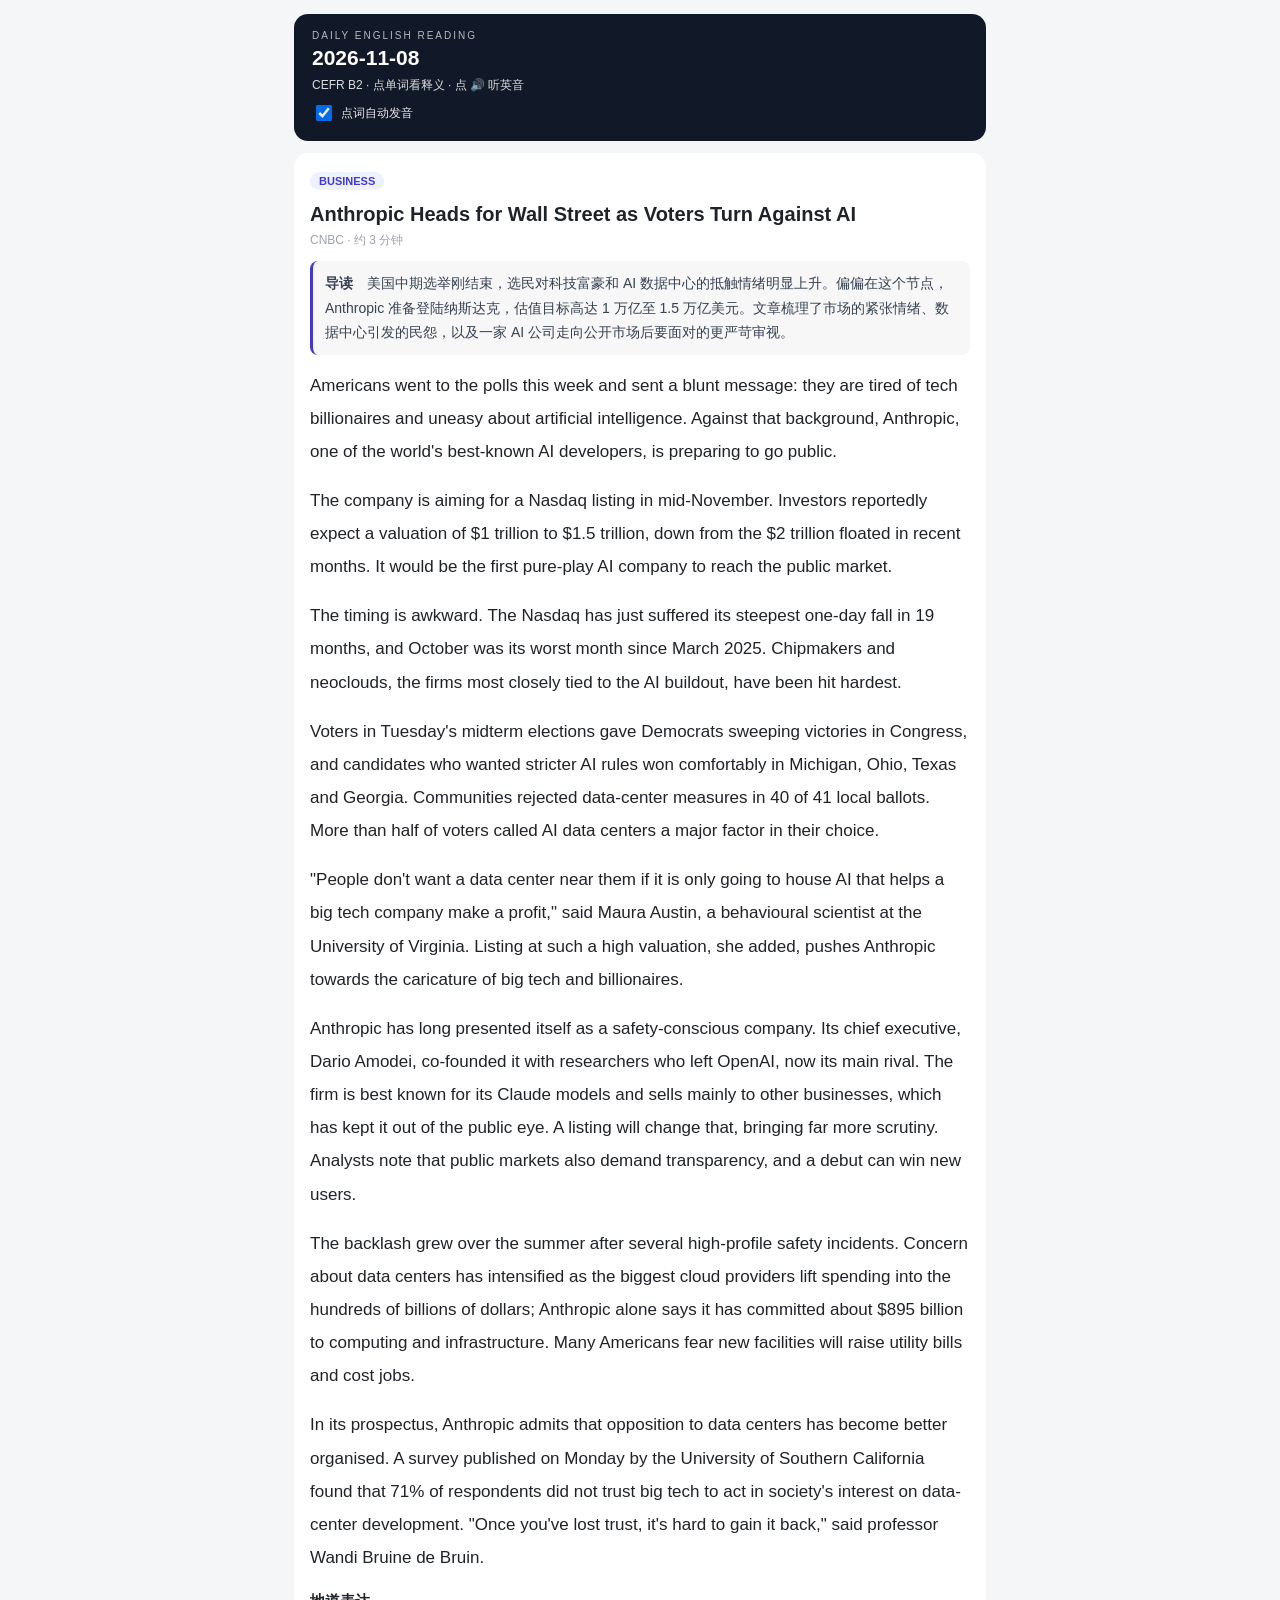
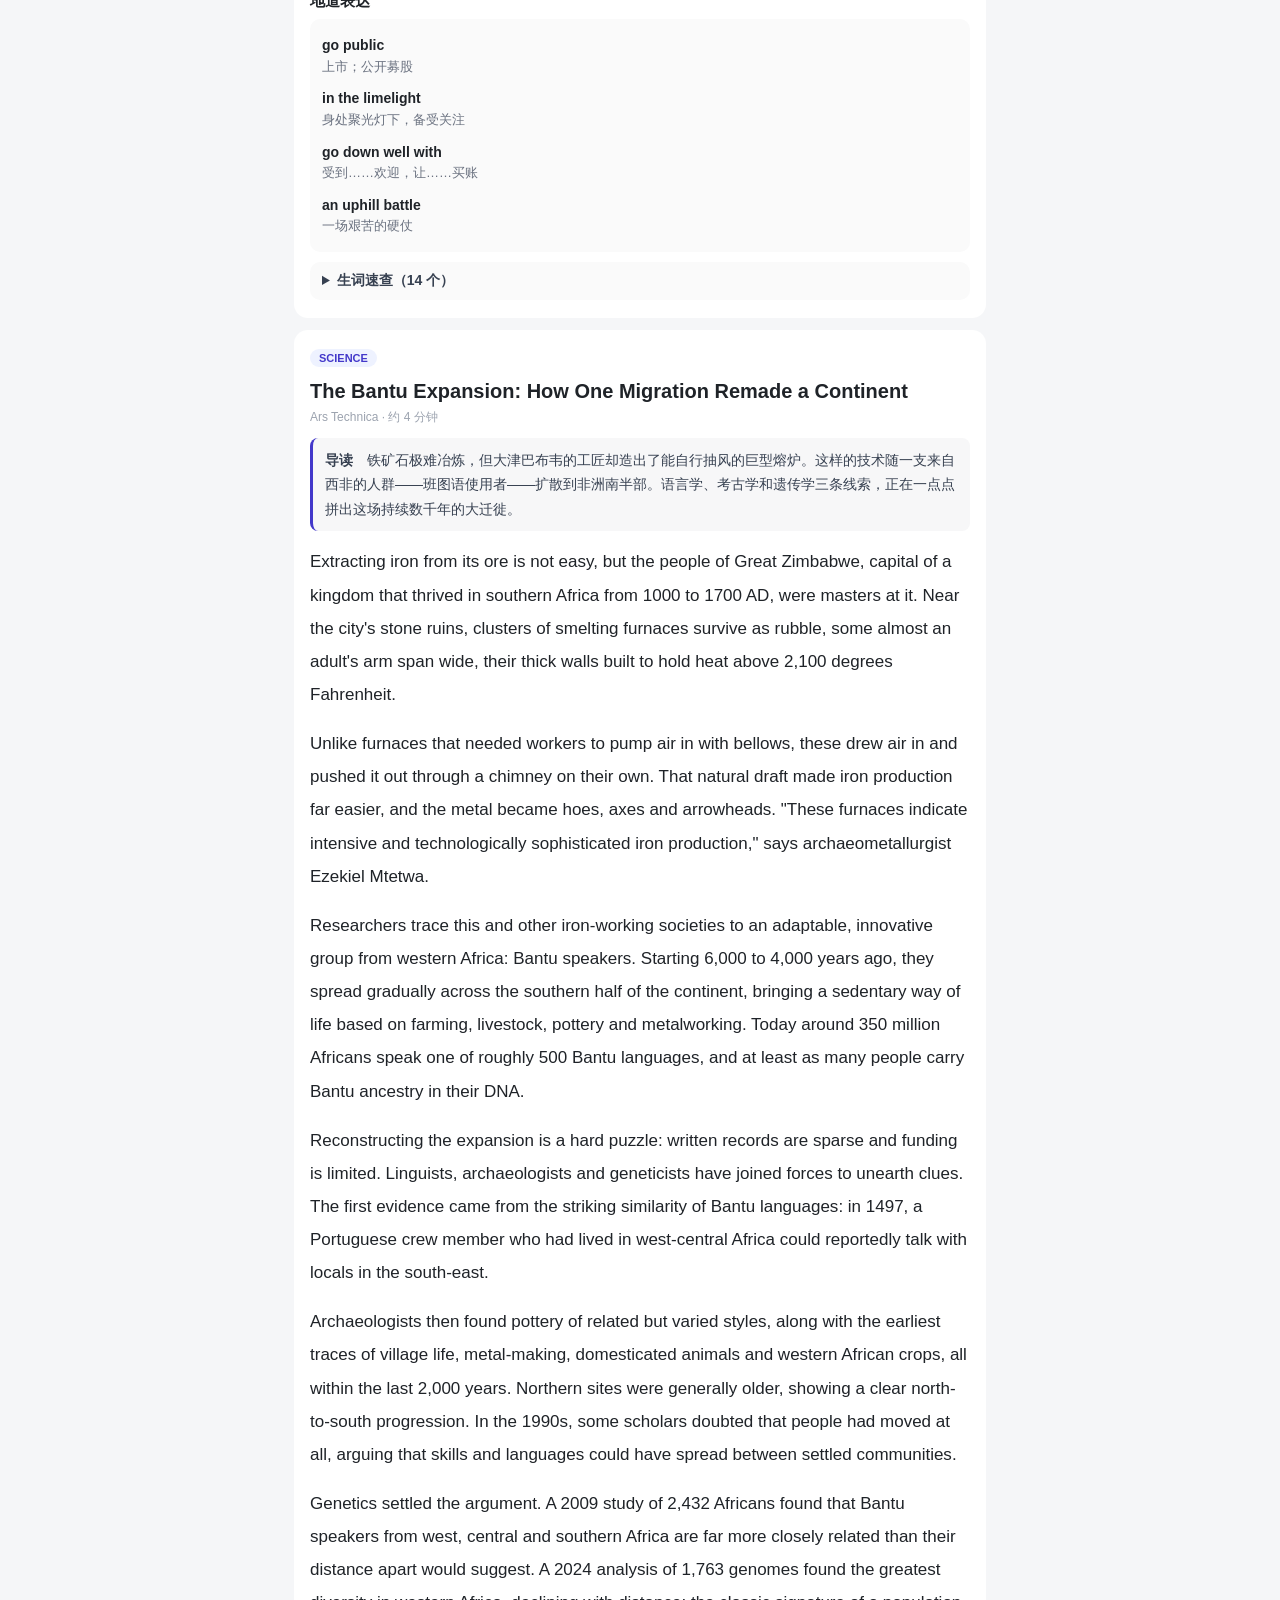
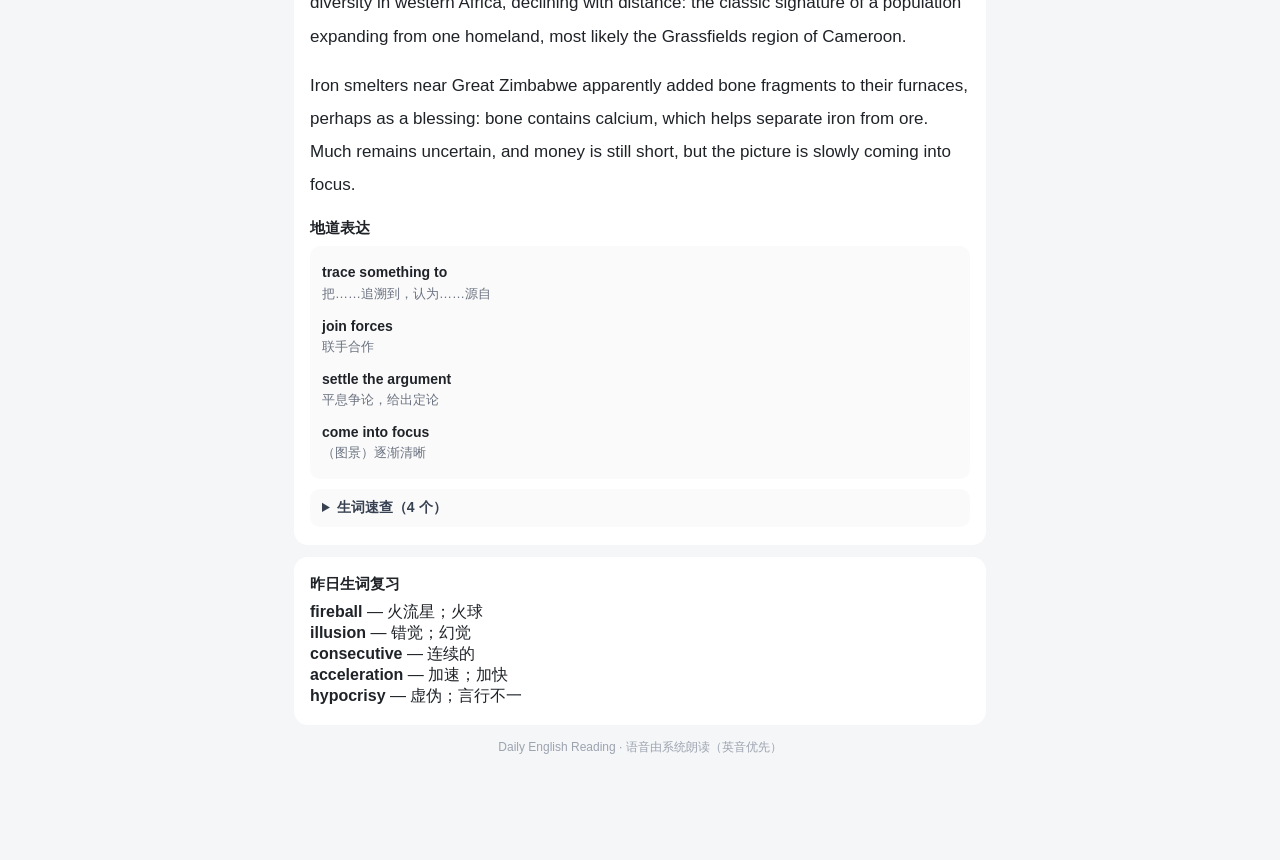
==== index.html @ 712cde1c "Daily English Reading 2026-11-08" ====
<!doctype html><html lang="en"><head><meta charset="utf-8">
<meta name="viewport" content="width=device-width,initial-scale=1,viewport-fit=cover">
<meta name="theme-color" content="#111827">
<title>2026-11-08 · Daily English Reading</title>
<style>
*{box-sizing:border-box}
html,body{margin:0;padding:0}
body{background:#f5f6f8;color:#1f2328;font-family:-apple-system,BlinkMacSystemFont,'PingFang SC','Helvetica Neue',Arial,sans-serif;-webkit-text-size-adjust:100%;padding-bottom:calc(90px + env(safe-area-inset-bottom))}
.wrap{max-width:720px;margin:0 auto;padding:14px 14px 8px}
.hero{background:#111827;color:#fff;border-radius:14px;padding:16px 18px}
.kicker{font-size:10px;letter-spacing:2px;opacity:.7}
.date{font-size:21px;font-weight:700;margin-top:5px}
.tip{font-size:12px;opacity:.85;margin-top:6px;line-height:1.5}
.card{background:#fff;border-radius:14px;padding:18px 16px;margin-top:12px}
.pill{display:inline-block;font-size:11px;font-weight:600;padding:3px 9px;border-radius:999px;background:#eef2ff;color:#4338ca}
h1{font-size:20px;line-height:1.4;margin:10px 0 4px}
.src{font-size:12px;color:#9ca3af;margin-bottom:12px}
.sum{border-left:3px solid #4338ca;background:#f7f7f8;border-radius:8px;padding:10px 12px;font-size:14px;line-height:1.75;color:#374151;margin-bottom:14px}
p{font-size:17px;line-height:1.95;margin:0 0 16px;overflow-wrap:break-word}
.w{cursor:pointer;border-radius:4px;-webkit-tap-highlight-color:transparent;touch-action:manipulation}
.w.on{background:#fff3c4}
h3{font-size:15px;margin:18px 0 8px}
.col{background:#fafafa;border-radius:10px;padding:10px 12px}
.col .it{padding:5px 0;font-size:14px;line-height:1.6}
.col .cn{color:#6b7280;font-size:13px}
details{background:#fafafa;border-radius:10px;padding:10px 12px;margin-top:10px}
summary{cursor:pointer;font-size:14px;font-weight:600;color:#374151}
details .li{font-size:14px;line-height:1.9;padding:2px 0}
details .li b{font-weight:600}
.foot{font-size:12px;color:#9ca3af;text-align:center;padding:14px 0 6px}
#pop{position:fixed;display:none;z-index:99;background:#111827;color:#fff;border-radius:12px;padding:11px 13px;box-shadow:0 10px 30px rgba(0,0,0,.28);max-width:min(280px,calc(100vw - 24px));font-size:14px;line-height:1.55}
#pop.show{display:block}
#pop .pw{font-weight:700;font-size:16px}
#pop .pi{font-family:Georgia,'Times New Roman',serif;color:#c7d2fe;margin-top:2px}
#pop .pp{display:inline-block;font-size:12px;color:#9ca3af;margin-top:2px}
#pop .pc{margin-top:4px;color:#f3f4f6}
#pop .row{margin-top:8px;display:flex;gap:8px}
#pop button{border:0;border-radius:9px;padding:10px 14px;font-size:15px;min-height:42px;background:#374151;color:#fff}
.sw{display:inline-flex;align-items:center;gap:6px;margin-top:8px;font-size:12px;opacity:.9}
.sw input{width:16px;height:16px}
#pop button.say{background:#4f46e5}
</style>
</head><body><div class="wrap">
<div class="hero"><div class="kicker">DAILY ENGLISH READING</div><div class="date">2026-11-08</div><div class="tip">CEFR B2 · 点单词看释义 · 点 🔊 听英音</div><label class="sw"><input type="checkbox" id="auto" checked> 点词自动发音</label></div>
<div class="card">
<div class="pill">BUSINESS</div>
<h1>Anthropic Heads for Wall Street as Voters Turn Against AI</h1>
<div class="src">CNBC · 约 3 分钟</div>
<div class="sum"><b>导读</b>　美国中期选举刚结束，选民对科技富豪和 AI 数据中心的抵触情绪明显上升。偏偏在这个节点，Anthropic 准备登陆纳斯达克，估值目标高达 1 万亿至 1.5 万亿美元。文章梳理了市场的紧张情绪、数据中心引发的民怨，以及一家 AI 公司走向公开市场后要面对的更严苛审视。</div>
<p><span class="w" data-i="ә&#x27;merikәn" data-p="n." data-c="美国人（American">Americans</span> <span class="w" data-i="went" data-p="" data-c="go的过去式">went</span> <span class="w" data-i="tu:" data-p="prep." data-c="到，向">to</span> <span class="w" data-i="ðә" data-p="art." data-c="那">the</span> <span class="w" data-i="pәul" data-p="n." data-c="投票">polls</span> <span class="w" data-i="θis" data-p="pron." data-c="这，本">this</span> <span class="w" data-i="wi:k" data-p="n." data-c="星期，周">week</span> <span class="w" data-i="ænd" data-p="conj." data-c="和，与">and</span> <span class="w" data-i="sent" data-p="" data-c="send的过去式和过去分">sent</span> <span class="w" data-i="ei" data-p="" data-c="第一个字母 A">a</span> <span class="w" data-i="blʌnt" data-p="a." data-c="钝的，坦率的">blunt</span> <span class="w" data-i="&#x27;mesidʒ" data-p="n." data-c="消息，通讯">message</span>: <span class="w" data-i="ðei" data-p="pron." data-c="他们，它们">they</span> <span class="w" data-i="ɑ:" data-p="" data-c="be的现在时复数或第二人">are</span> <span class="w" data-i="taiәd" data-p="a." data-c="疲累的，疲乏的">tired</span> <span class="w" data-i="ɒv" data-p="prep." data-c="的，属于">of</span> <span class="w" data-i="tek" data-p="n." data-c="技术学院或学校">tech</span> <span class="w" data-i="biljəˈnɛəz" data-p="n." data-c="亿万富翁( billio">billionaires</span> <span class="w" data-i="ænd" data-p="conj." data-c="和，与">and</span> <span class="w" data-i=".ʌn&#x27;i:zi" data-p="a." data-c="心神不安的，不自在的">uneasy</span> <span class="w" data-i="ә&#x27;baut" data-p="prep." data-c="在...周围，大约">about</span> <span class="w" data-i=".ɑ:ti&#x27;fiʃәl" data-p="a." data-c="人造的，假的">artificial</span> <span class="w" data-i="in&#x27;telidʒәns" data-p="n." data-c="智力，情报">intelligence</span>. <span class="w" data-i="ә&#x27;geinst" data-p="prep." data-c="反对，对着">Against</span> <span class="w" data-i="ðæt" data-p="a." data-c="那，那个">that</span> <span class="w" data-i="&#x27;bækgraund" data-p="n." data-c="背景，背景资料">background</span>, <span class="w" data-i="æn&#x27;θrɔpik" data-p="a." data-c="人类的，有关人类的">Anthropic</span>, <span class="w" data-i="wʌn" data-p="n." data-c="一(个">one</span> <span class="w" data-i="ɒv" data-p="prep." data-c="的，属于">of</span> <span class="w" data-i="ðә" data-p="art." data-c="那">the</span> <span class="w" data-i="wә:ld" data-p="n." data-c="世界，地球">world&#x27;s</span> <span class="w" data-i="&#x27;bestn&#x27;əʊn" data-p="a." data-c="众所周知的，著名的">best-known</span> <span class="w" data-i="ai" data-p="" data-c="附加信息，人工智能">AI</span> <span class="w" data-i="dɪ&#x27;veləpəz" data-p="n." data-c="开发者( develop">developers</span>, <span class="w" data-i="iz" data-p="" data-c="be的现在式第三人称">is</span> <span class="w" data-i="pri&#x27;peәriŋ" data-p="a." data-c="准备的">preparing</span> <span class="w" data-i="tu:" data-p="prep." data-c="到，向">to</span> <span class="w" data-i="gou" data-p="vi." data-c="去，走">go</span> <span class="w" data-i="&#x27;pʌblik" data-p="n." data-c="公众，民众">public</span>.</p>
<p><span class="w" data-i="ðә" data-p="art." data-c="那">The</span> <span class="w" data-i="&#x27;kʌmpәni" data-p="n." data-c="公司，友伴">company</span> <span class="w" data-i="iz" data-p="" data-c="be的现在式第三人称">is</span> <span class="w" data-i="&#x27;eimiŋ" data-p="" data-c="目标">aiming</span> <span class="w" data-i="fɒ:" data-p="prep." data-c="为，因为">for</span> <span class="w" data-i="ei" data-p="" data-c="第一个字母 A">a</span> <span class="w" data-i="&#x27;næz,dæk" data-p="abbr." data-c="全国证券交易商自动报价系">Nasdaq</span> <span class="w" data-i="&#x27;listiŋ" data-p="" data-c="列表，清单">listing</span> <span class="w" data-i="in" data-p="prep." data-c="在...期间，在...之">in</span> <span class="w" data-i="" data-p="" data-c="十一月中旬">mid-November</span>. <span class="w" data-i="ɪn&#x27;vestəz" data-p="n." data-c="投资者，出资者( inv">Investors</span> <span class="w" data-i="ri&#x27;pɒ:tidli" data-p="adv." data-c="根据传说，根据传闻">reportedly</span> <span class="w" data-i="iks&#x27;pekt" data-p="vt." data-c="预期，盼望">expect</span> <span class="w" data-i="ei" data-p="" data-c="第一个字母 A">a</span> <span class="w" data-i=".vælju&#x27;eiʃәn" data-p="n." data-c="评价，估价">valuation</span> <span class="w" data-i="ɒv" data-p="prep." data-c="的，属于">of</span> $1 <span class="w" data-i="&#x27;triljәn" data-p="n." data-c="大量">trillion</span> <span class="w" data-i="tu:" data-p="prep." data-c="到，向">to</span> $1.5 <span class="w" data-i="&#x27;triljәn" data-p="n." data-c="大量">trillion</span>, <span class="w" data-i="daun" data-p="a." data-c="向下的">down</span> <span class="w" data-i="frɒm" data-p="prep." data-c="从，来自">from</span> <span class="w" data-i="ðә" data-p="art." data-c="那">the</span> $2 <span class="w" data-i="&#x27;triljәn" data-p="n." data-c="大量">trillion</span> <span class="w" data-i="flәut" data-p="a." data-c="浮动的">floated</span> <span class="w" data-i="in" data-p="prep." data-c="在...期间，在...之">in</span> <span class="w" data-i="&#x27;ri:snt" data-p="a." data-c="最近的，近代的">recent</span> <span class="w" data-i="mʌnθ" data-p="" data-c="月份（month的复数">months</span>. <span class="w" data-i="it" data-p="pron." data-c="它">It</span> <span class="w" data-i="wud" data-p="aux." data-c="将，愿意">would</span> <span class="w" data-i="bi:" data-p="v." data-c="是，表示">be</span> <span class="w" data-i="ðә" data-p="art." data-c="那">the</span> <span class="w" data-i="fә:st" data-p="adv." data-c="首先，第一">first</span> pure-play <span class="w" data-i="ai" data-p="" data-c="附加信息，人工智能">AI</span> <span class="w" data-i="&#x27;kʌmpәni" data-p="n." data-c="公司，友伴">company</span> <span class="w" data-i="tu:" data-p="prep." data-c="到，向">to</span> <span class="w" data-i="ri:tʃ" data-p="n." data-c="伸出，延伸">reach</span> <span class="w" data-i="ðә" data-p="art." data-c="那">the</span> <span class="w" data-i="&#x27;pʌblik" data-p="n." data-c="公众，民众">public</span> <span class="w" data-i="&#x27;mɑ:kit" data-p="n." data-c="市场，交易">market</span>.</p>
<p><span class="w" data-i="ðә" data-p="art." data-c="那">The</span> <span class="w" data-i="&#x27;taimiŋ" data-p="n." data-c="时间选择，时间测定">timing</span> <span class="w" data-i="iz" data-p="" data-c="be的现在式第三人称">is</span> <span class="w" data-i="&#x27;ɒ:kwәd" data-p="a." data-c="笨拙的，棘手的">awkward</span>. <span class="w" data-i="ðә" data-p="art." data-c="那">The</span> <span class="w" data-i="&#x27;næz,dæk" data-p="abbr." data-c="全国证券交易商自动报价系">Nasdaq</span> <span class="w" data-i="hæz" data-p="" data-c="have的第三人称单数现">has</span> <span class="w" data-i="dʒʌst" data-p="a." data-c="正直的，合理的">just</span> <span class="w" data-i="&#x27;sʌfəd" data-p="v." data-c="受痛苦( suffer的">suffered</span> <span class="w" data-i="its" data-p="pron." data-c="它的">its</span> <span class="w" data-i="sti:p" data-p="a." data-c="陡峭的">steepest</span> <span class="w" data-i="" data-p="" data-c="将来）有一天">one-day</span> <span class="w" data-i="fɒ:l" data-p="n." data-c="落下，瀑布">fall</span> <span class="w" data-i="in" data-p="prep." data-c="在...期间，在...之">in</span> 19 <span class="w" data-i="mʌnθ" data-p="" data-c="月份（month的复数">months</span>, <span class="w" data-i="ænd" data-p="conj." data-c="和，与">and</span> <span class="w" data-i="ɒk&#x27;tәubә" data-p="n." data-c="十月">October</span> <span class="w" data-i="wɒz" data-p="" data-c="be的过去式">was</span> <span class="w" data-i="its" data-p="pron." data-c="它的">its</span> <span class="w" data-i="wә:st" data-p="n." data-c="最坏，最坏的时候">worst</span> <span class="w" data-i="mʌnθ" data-p="n." data-c="月">month</span> <span class="w" data-i="sins" data-p="prep." data-c="自...以后，自...以">since</span> <span class="w" data-i="mɑ:tʃ" data-p="n." data-c="三月，进行">March</span> 2025. <span class="w" data-i="t&#x27;ʃɪpmeɪkə" data-p="" data-c="chipmaker 的复">Chipmakers</span> <span class="w" data-i="ænd" data-p="conj." data-c="和，与">and</span> neoclouds, <span class="w" data-i="ðә" data-p="art." data-c="那">the</span> <span class="w" data-i="fә:m" data-p="n." data-c="公司，厂商（firm的复">firms</span> <span class="w" data-i="mәust" data-p="n." data-c="最多，最大">most</span> <span class="w" data-i="&#x27;klәusli" data-p="adv." data-c="接近地">closely</span> <span class="w" data-i="taid" data-p="v." data-c="系（tie的过去式和过去">tied</span> <span class="w" data-i="tu:" data-p="prep." data-c="到，向">to</span> <span class="w" data-i="ðә" data-p="art." data-c="那">the</span> <span class="w" data-i="ai" data-p="" data-c="附加信息，人工智能">AI</span> buildout, <span class="w" data-i="hæv" data-p="vt." data-c="有，怀有">have</span> <span class="w" data-i="bi:n" data-p="" data-c="be的过去分词">been</span> <span class="w" data-i="hit" data-p="n." data-c="打击，打">hit</span> <span class="w" data-i="hɑ:d" data-p="a." data-c="极难">hardest</span>.</p>
<p><span class="w" data-i="&#x27;vәutә" data-p="n." data-c="投票者列表">Voters</span> <span class="w" data-i="in" data-p="prep." data-c="在...期间，在...之">in</span> <span class="w" data-i="&#x27;tju:zdi" data-p="n." data-c="星期二">Tuesday&#x27;s</span> <span class="w" data-i="&#x27;midtә:m" data-p="a." data-c="中期的">midterm</span> <span class="w" data-i="i&#x27;lekʃәn" data-p="n." data-c="选举，选举制">elections</span> <span class="w" data-i="geiv" data-p="" data-c="give的过去式">gave</span> <span class="w" data-i="&#x27;demәkræt" data-p="n." data-c="民主主义者">Democrats</span> <span class="w" data-i="&#x27;swi:piŋ" data-p="n." data-c="扫除，垃圾">sweeping</span> <span class="w" data-i="ˈviktəriz" data-p="n." data-c="胜利，成功">victories</span> <span class="w" data-i="in" data-p="prep." data-c="在...期间，在...之">in</span> <span class="w" data-i="&#x27;kɒŋgres" data-p="n." data-c="国会，会议">Congress</span>, <span class="w" data-i="ænd" data-p="conj." data-c="和，与">and</span> <span class="w" data-i="&#x27;kændɪdeɪts" data-p="n." data-c="报考者( candida">candidates</span> <span class="w" data-i="hu:" data-p="pron." data-c="谁">who</span> <span class="w" data-i="&#x27;wɔntid. &#x27;wɔ:n-" data-p="a." data-c="被通缉的">wanted</span> <span class="w" data-i="strikt" data-p="" data-c="严格的（ strict的">stricter</span> <span class="w" data-i="ai" data-p="" data-c="附加信息，人工智能">AI</span> <span class="w" data-i="&#x27;rʌl" data-p="n." data-c="规则">rules</span> <span class="w" data-i="wʌn" data-p="" data-c="win的过去式和过去分词">won</span> <span class="w" data-i="&#x27;kʌmfәtәbli" data-p="adv." data-c="安乐地，舒服地">comfortably</span> <span class="w" data-i="in" data-p="prep." data-c="在...期间，在...之">in</span> <span class="w" data-i="&#x27;miʃigәn" data-p="n." data-c="密歇根州">Michigan</span>, <span class="w" data-i="әu&#x27;haiәu" data-p="n." data-c="俄亥俄">Ohio</span>, <span class="w" data-i="&#x27;teksәs" data-p="n." data-c="德克萨斯">Texas</span> <span class="w" data-i="ænd" data-p="conj." data-c="和，与">and</span> <span class="w" data-i="&#x27;dʒɒ:dʒjә" data-p="n." data-c="乔治亚州">Georgia</span>. <span class="w" data-i="kә&#x27;mju:niti" data-p="n." data-c="社区">Communities</span> <span class="w" data-i="riˈdʒektid" data-p="n." data-c="被弃之物，落选者">rejected</span> data-center <span class="w" data-i="&#x27;meʒә" data-p="n." data-c="措施">measures</span> <span class="w" data-i="in" data-p="prep." data-c="在...期间，在...之">in</span> 40 <span class="w" data-i="ɒv" data-p="prep." data-c="的，属于">of</span> 41 <span class="w" data-i="&#x27;lәukәl" data-p="a." data-c="地方性的，当地的">local</span> <span class="w" data-i="ˈbæləts" data-p="n." data-c="投票表决( ballot">ballots</span>. <span class="w" data-i="mɒ:" data-p="n." data-c="更多">More</span> <span class="w" data-i="ðæn" data-p="conj." data-c="比，除...外">than</span> <span class="w" data-i="hɑ:f" data-p="n." data-c="一半，半场">half</span> <span class="w" data-i="ɒv" data-p="prep." data-c="的，属于">of</span> <span class="w" data-i="&#x27;vәutә" data-p="n." data-c="投票者列表">voters</span> <span class="w" data-i="kɒ:l" data-p="a." data-c="被呼叫的">called</span> <span class="w" data-i="ai" data-p="" data-c="附加信息，人工智能">AI</span> <span class="w" data-i="&#x27;deitә" data-p="pl." data-c="资料，数据">data</span> <span class="w" data-i="&#x27;sentә" data-p="n." data-c="中心，中央（center">centers</span> <span class="w" data-i="ei" data-p="" data-c="第一个字母 A">a</span> <span class="w" data-i="&#x27;meidʒә" data-p="n." data-c="主修课，成年人">major</span> <span class="w" data-i="&#x27;fæktә" data-p="n." data-c="因素，因数">factor</span> <span class="w" data-i="in" data-p="prep." data-c="在...期间，在...之">in</span> <span class="w" data-i="ðєә" data-p="pron." data-c="他们的">their</span> <span class="w" data-i="tʃɒis" data-p="n." data-c="选择，精选品">choice</span>.</p>
<p>&quot;<span class="w" data-i="&#x27;pi:pl" data-p="n." data-c="人，人民">People</span> <span class="w" data-i="dәunt" data-p="" data-c="= do not)不要">don&#x27;t</span> <span class="w" data-i="wɒnt" data-p="n." data-c="需要的东西，缺乏">want</span> <span class="w" data-i="ei" data-p="" data-c="第一个字母 A">a</span> <span class="w" data-i="&#x27;deitә" data-p="pl." data-c="资料，数据">data</span> <span class="w" data-i="&#x27;sentә" data-p="n." data-c="中心，中心点">center</span> <span class="w" data-i="niә" data-p="a." data-c="近的，近亲的">near</span> <span class="w" data-i="ðem" data-p="pron." data-c="他们，她们">them</span> <span class="w" data-i="if" data-p="conj." data-c="如果，是否">if</span> <span class="w" data-i="it" data-p="pron." data-c="它">it</span> <span class="w" data-i="iz" data-p="" data-c="be的现在式第三人称">is</span> <span class="w" data-i="&#x27;әunli" data-p="a." data-c="唯一的，仅有的">only</span> <span class="w" data-i="&#x27;gәuiŋ" data-p="n." data-c="去，离去">going</span> <span class="w" data-i="tu:" data-p="prep." data-c="到，向">to</span> <span class="w" data-i="haus" data-p="n." data-c="房子，住宅">house</span> <span class="w" data-i="ai" data-p="" data-c="附加信息，人工智能">AI</span> <span class="w" data-i="ðæt" data-p="a." data-c="那，那个">that</span> <span class="w" data-i="help" data-p="abbr." data-c="高端激光打印解决方案（H">helps</span> <span class="w" data-i="ei" data-p="" data-c="第一个字母 A">a</span> <span class="w" data-i="big" data-p="a." data-c="大的，重要的">big</span> <span class="w" data-i="tek" data-p="n." data-c="技术学院或学校">tech</span> <span class="w" data-i="&#x27;kʌmpәni" data-p="n." data-c="公司，友伴">company</span> <span class="w" data-i="meik" data-p="vt." data-c="制造，安排">make</span> <span class="w" data-i="ei" data-p="" data-c="第一个字母 A">a</span> <span class="w" data-i="&#x27;prɒfit" data-p="n." data-c="利润，赢利">profit</span>,&quot; <span class="w" data-i="sed" data-p="a." data-c="上述的">said</span> <span class="w" data-i="&#x27;mɔ:rә" data-p="n." data-c="莫拉(Mary的异体)(">Maura</span> <span class="w" data-i="&#x27;ɔ:stin" data-p="n." data-c="奥斯丁（人名">Austin</span>, <span class="w" data-i="ei" data-p="" data-c="第一个字母 A">a</span> <span class="w" data-i="bi&#x27;heivjәrәl" data-p="a." data-c="行为的">behavioural</span> <span class="w" data-i="&#x27;saiәntist" data-p="n." data-c="科学家">scientist</span> <span class="w" data-i="æt" data-p="prep." data-c="在，向">at</span> <span class="w" data-i="ðә" data-p="art." data-c="那">the</span> <span class="w" data-i=".ju:ni&#x27;vә:siti" data-p="n." data-c="大学">University</span> <span class="w" data-i="ɒv" data-p="prep." data-c="的，属于">of</span> <span class="w" data-i="vә&#x27;dʒinjә" data-p="n." data-c="弗吉尼亚">Virginia</span>. <span class="w" data-i="&#x27;listiŋ" data-p="" data-c="列表，清单">Listing</span> <span class="w" data-i="æt" data-p="prep." data-c="在，向">at</span> <span class="w" data-i="sʌtʃ" data-p="a." data-c="如此的，这样的">such</span> <span class="w" data-i="ei" data-p="" data-c="第一个字母 A">a</span> <span class="w" data-i="hai" data-p="n." data-c="高度，高处">high</span> <span class="w" data-i=".vælju&#x27;eiʃәn" data-p="n." data-c="评价，估价">valuation</span>, <span class="w" data-i="ʃi:" data-p="pron." data-c="她">she</span> <span class="w" data-i="&#x27;ædid" data-p="a." data-c="额外的">added</span>, <span class="w" data-i="puʃiz" data-p="v." data-c="推，推动( push的第">pushes</span> <span class="w" data-i="æn&#x27;θrɔpik" data-p="a." data-c="人类的，有关人类的">Anthropic</span> <span class="w" data-i="tә&#x27;wɔ:dz" data-p="prep." data-c="向，对于">towards</span> <span class="w" data-i="ðә" data-p="art." data-c="那">the</span> <span class="w" data-i="&#x27;kærikәtʃә" data-p="n." data-c="讽刺画，漫画">caricature</span> <span class="w" data-i="ɒv" data-p="prep." data-c="的，属于">of</span> <span class="w" data-i="big" data-p="a." data-c="大的，重要的">big</span> <span class="w" data-i="tek" data-p="n." data-c="技术学院或学校">tech</span> <span class="w" data-i="ænd" data-p="conj." data-c="和，与">and</span> <span class="w" data-i="biljəˈnɛəz" data-p="n." data-c="亿万富翁( billio">billionaires</span>.</p>
<p><span class="w" data-i="æn&#x27;θrɔpik" data-p="a." data-c="人类的，有关人类的">Anthropic</span> <span class="w" data-i="hæz" data-p="" data-c="have的第三人称单数现">has</span> <span class="w" data-i="lɒŋ" data-p="a." data-c="长的，长久的">long</span> <span class="w" data-i="ˈprezəntid" data-p="vt." data-c="&amp; vi. （动词pre">presented</span> <span class="w" data-i="it&#x27;self" data-p="pron." data-c="它本身，它自己">itself</span> <span class="w" data-i="æz" data-p="adv." data-c="同样地，例如">as</span> <span class="w" data-i="ei" data-p="" data-c="第一个字母 A">a</span> safety-conscious <span class="w" data-i="&#x27;kʌmpәni" data-p="n." data-c="公司，友伴">company</span>. <span class="w" data-i="its" data-p="pron." data-c="它的">Its</span> <span class="w" data-i="tʃi:f" data-p="n." data-c="领袖，酋长">chief</span> <span class="w" data-i="ig&#x27;zekjutiv" data-p="n." data-c="执行部门，执行委员会">executive</span>, <span class="w" data-i="" data-p="" data-c="达里奥（人名">Dario</span> Amodei, co-founded <span class="w" data-i="it" data-p="pron." data-c="它">it</span> <span class="w" data-i="wið" data-p="prep." data-c="和...在一起，以">with</span> <span class="w" data-i="&#x27;rɪsɜ:tʃəz" data-p="n." data-c="研究员，调查者( res">researchers</span> <span class="w" data-i="hu:" data-p="pron." data-c="谁">who</span> <span class="w" data-i="left" data-p="a." data-c="左边的，左倾的">left</span> OpenAI, <span class="w" data-i="nau" data-p="adv." data-c="现在，刚才">now</span> <span class="w" data-i="its" data-p="pron." data-c="它的">its</span> <span class="w" data-i="mein" data-p="n." data-c="主要部分，干线">main</span> <span class="w" data-i="&#x27;raivl" data-p="n." data-c="对手，竞争者">rival</span>. <span class="w" data-i="ðә" data-p="art." data-c="那">The</span> <span class="w" data-i="fә:m" data-p="n." data-c="公司，商号">firm</span> <span class="w" data-i="iz" data-p="" data-c="be的现在式第三人称">is</span> <span class="w" data-i="best" data-p="a." data-c="最好的">best</span> <span class="w" data-i="nәun" data-p="a." data-c="已知的，有名的">known</span> <span class="w" data-i="fɒ:" data-p="prep." data-c="为，因为">for</span> <span class="w" data-i="its" data-p="pron." data-c="它的">its</span> <span class="w" data-i="klɔ:d" data-p="n." data-c="克劳德（男子名">Claude</span> <span class="w" data-i="&#x27;mɒdlz" data-p="n." data-c="模型( model的名词">models</span> <span class="w" data-i="ænd" data-p="conj." data-c="和，与">and</span> <span class="w" data-i="sel" data-p="v." data-c="卖">sells</span> <span class="w" data-i="&#x27;meinli" data-p="adv." data-c="主要地，大抵">mainly</span> <span class="w" data-i="tu:" data-p="prep." data-c="到，向">to</span> <span class="w" data-i="&#x27;ʌðә" data-p="a." data-c="其他的，另外的">other</span> <span class="w" data-i="&#x27;bɪznəsɪz" data-p="n." data-c="事情( business">businesses</span>, <span class="w" data-i="hwitʃ" data-p="pron." data-c="哪一个，那一个">which</span> <span class="w" data-i="hæz" data-p="" data-c="have的第三人称单数现">has</span> <span class="w" data-i="kept" data-p="" data-c="keep的过去式和过去分">kept</span> <span class="w" data-i="it" data-p="pron." data-c="它">it</span> <span class="w" data-i="aut" data-p="a." data-c="外面的，熄灭的">out</span> <span class="w" data-i="ɒv" data-p="prep." data-c="的，属于">of</span> <span class="w" data-i="ðә" data-p="art." data-c="那">the</span> <span class="w" data-i="&#x27;pʌblik" data-p="n." data-c="公众，民众">public</span> <span class="w" data-i="ai" data-p="n." data-c="眼睛，视力">eye</span>. <span class="w" data-i="ei" data-p="" data-c="第一个字母 A">A</span> <span class="w" data-i="&#x27;listiŋ" data-p="" data-c="列表，清单">listing</span> <span class="w" data-i="wil" data-p="n." data-c="意志，决心">will</span> <span class="w" data-i="tʃeindʒ" data-p="n." data-c="变化，找回的零钱">change</span> <span class="w" data-i="ðæt" data-p="a." data-c="那，那个">that</span>, <span class="w" data-i="briŋɪŋ" data-p="v." data-c="带来( bring的现在">bringing</span> <span class="w" data-i="fɑ:" data-p="a." data-c="远的，久远的">far</span> <span class="w" data-i="mɒ:" data-p="n." data-c="更多">more</span> <span class="w" data-i="&#x27;skru:tini" data-p="n." data-c="细看，仔细检查">scrutiny</span>. <span class="w" data-i="&#x27;ænәlist" data-p="n." data-c="分析家">Analysts</span> <span class="w" data-i="nәut" data-p="n." data-c="笔记，记录">note</span> <span class="w" data-i="ðæt" data-p="a." data-c="那，那个">that</span> <span class="w" data-i="&#x27;pʌblik" data-p="n." data-c="公众，民众">public</span> <span class="w" data-i="&#x27;mɑ:kit" data-p="n." data-c="市场，市场组合（mark">markets</span> <span class="w" data-i="&#x27;ɒ:lsәu" data-p="adv." data-c="也，并且">also</span> <span class="w" data-i="di&#x27;mɑ:nd" data-p="n." data-c="要求，需求">demand</span> <span class="w" data-i="træns&#x27;pærәnsi" data-p="n." data-c="透明，透明度">transparency</span>, <span class="w" data-i="ænd" data-p="conj." data-c="和，与">and</span> <span class="w" data-i="ei" data-p="" data-c="第一个字母 A">a</span> <span class="w" data-i="&#x27;deibju:" data-p="n." data-c="初次登台，开张">debut</span> <span class="w" data-i="kæn" data-p="vt." data-c="装罐">can</span> <span class="w" data-i="win" data-p="vt." data-c="赢得，打胜">win</span> <span class="w" data-i="nju:" data-p="a." data-c="新的，陌生的">new</span> <span class="w" data-i="&#x27;ju:zә" data-p="n." data-c="使用者">users</span>.</p>
<p><span class="w" data-i="ðә" data-p="art." data-c="那">The</span> <span class="w" data-i="&#x27;bæklæʃ" data-p="n." data-c="后冲，强烈反对">backlash</span> <span class="w" data-i="gru:" data-p="" data-c="grow的过去式">grew</span> <span class="w" data-i="&#x27;әuvә" data-p="adv." data-c="结束，越过">over</span> <span class="w" data-i="ðә" data-p="art." data-c="那">the</span> <span class="w" data-i="&#x27;sʌmә" data-p="n." data-c="夏季，全盛时期">summer</span> <span class="w" data-i="&#x27;ɑ:ftә" data-p="prep." data-c="在...之后，由于">after</span> <span class="w" data-i="&#x27;sevәrәl" data-p="a." data-c="几个的，一些的">several</span> <span class="w" data-i="hai&#x27;prəufai" data-p="a." data-c="高姿态的">high-profile</span> <span class="w" data-i="&#x27;seifti" data-p="n." data-c="安全，保险">safety</span> <span class="w" data-i="&#x27;ɪnsɪdənts" data-p="n." data-c="发生的事( incide">incidents</span>. <span class="w" data-i="kәn&#x27;sә:n" data-p="n." data-c="关心，忧虑">Concern</span> <span class="w" data-i="ә&#x27;baut" data-p="prep." data-c="在...周围，大约">about</span> <span class="w" data-i="&#x27;deitә" data-p="pl." data-c="资料，数据">data</span> <span class="w" data-i="&#x27;sentә" data-p="n." data-c="中心，中央（center">centers</span> <span class="w" data-i="hæz" data-p="" data-c="have的第三人称单数现">has</span> <span class="w" data-i="inˈtensifaid" data-p="v." data-c="使）增强，使）加剧( i">intensified</span> <span class="w" data-i="æz" data-p="adv." data-c="同样地，例如">as</span> <span class="w" data-i="ðә" data-p="art." data-c="那">the</span> <span class="w" data-i="biɡ" data-p="a." data-c="最大的（big的最高级">biggest</span> <span class="w" data-i="klaud" data-p="n." data-c="云，阴暗">cloud</span> <span class="w" data-i="prə&#x27;vaɪdəz" data-p="n." data-c="供应者，提供者">providers</span> <span class="w" data-i="lift" data-p="n." data-c="举起，帮助">lift</span> <span class="w" data-i="&#x27;spendiŋ" data-p="n." data-c="经费，开销">spending</span> <span class="w" data-i="&#x27;intu:" data-p="prep." data-c="进入...之内，朝...">into</span> <span class="w" data-i="ðә" data-p="art." data-c="那">the</span> <span class="w" data-i="&#x27;hʌndrәd" data-p="n." data-c="数百">hundreds</span> <span class="w" data-i="ɒv" data-p="prep." data-c="的，属于">of</span> <span class="w" data-i="&#x27;bɪljənz" data-p="n." data-c="十亿（billion的复">billions</span> <span class="w" data-i="ɒv" data-p="prep." data-c="的，属于">of</span> <span class="w" data-i="&#x27;dɒlә" data-p="n." data-c="美元（dollar的复数">dollars</span>; <span class="w" data-i="æn&#x27;θrɔpik" data-p="a." data-c="人类的，有关人类的">Anthropic</span> <span class="w" data-i="ә&#x27;lәun" data-p="a." data-c="孤独的，单独的">alone</span> <span class="w" data-i="sez" data-p="v." data-c="说（第三人称单数">says</span> <span class="w" data-i="it" data-p="pron." data-c="它">it</span> <span class="w" data-i="hæz" data-p="" data-c="have的第三人称单数现">has</span> <span class="w" data-i="kәˊmit" data-p="a." data-c="献身于某种事业的">committed</span> <span class="w" data-i="ә&#x27;baut" data-p="prep." data-c="在...周围，大约">about</span> $895 <span class="w" data-i="&#x27;biljәn" data-p="num." data-c="十亿，十亿个">billion</span> <span class="w" data-i="tu:" data-p="prep." data-c="到，向">to</span> <span class="w" data-i="kәm&#x27;pju:tiŋ" data-p="" data-c="计算">computing</span> <span class="w" data-i="ænd" data-p="conj." data-c="和，与">and</span> <span class="w" data-i="&#x27;infrәstrʌktʃә" data-p="n." data-c="基础结构，基础设施">infrastructure</span>. <span class="w" data-i="&#x27;meni" data-p="n." data-c="多数，多数人">Many</span> <span class="w" data-i="ә&#x27;merikәn" data-p="n." data-c="美国人（American">Americans</span> <span class="w" data-i="fiә" data-p="n." data-c="恐怖，害怕">fear</span> <span class="w" data-i="nju:" data-p="a." data-c="新的，陌生的">new</span> <span class="w" data-i="fә&#x27;siliti" data-p="n." data-c="工具，设施">facilities</span> <span class="w" data-i="wil" data-p="n." data-c="意志，决心">will</span> <span class="w" data-i="reiz" data-p="n." data-c="上升，高地">raise</span> <span class="w" data-i="ju:&#x27;tiliti" data-p="n." data-c="功用，有用之物">utility</span> <span class="w" data-i="bil" data-p="n." data-c="账单">bills</span> <span class="w" data-i="ænd" data-p="conj." data-c="和，与">and</span> <span class="w" data-i="kɒst" data-p="n." data-c="代价，价值">cost</span> <span class="w" data-i="dʒɔbs" data-p="n." data-c="工作（job的复数形式">jobs</span>.</p>
<p><span class="w" data-i="in" data-p="prep." data-c="在...期间，在...之">In</span> <span class="w" data-i="its" data-p="pron." data-c="它的">its</span> <span class="w" data-i="prәs&#x27;pektәs" data-p="n." data-c="创办计划书，内容)说明书">prospectus</span>, <span class="w" data-i="æn&#x27;θrɔpik" data-p="a." data-c="人类的，有关人类的">Anthropic</span> <span class="w" data-i="ədˈmits" data-p="v." data-c="许可进入( admit的">admits</span> <span class="w" data-i="ðæt" data-p="a." data-c="那，那个">that</span> <span class="w" data-i=".ɒpә&#x27;ziʃәn" data-p="n." data-c="反对，敌对">opposition</span> <span class="w" data-i="tu:" data-p="prep." data-c="到，向">to</span> <span class="w" data-i="&#x27;deitә" data-p="pl." data-c="资料，数据">data</span> <span class="w" data-i="&#x27;sentә" data-p="n." data-c="中心，中央（center">centers</span> <span class="w" data-i="hæz" data-p="" data-c="have的第三人称单数现">has</span> <span class="w" data-i="bi&#x27;kʌm" data-p="vi." data-c="变成，变得">become</span> <span class="w" data-i="&#x27;betә" data-p="a." data-c="较好的">better</span> <span class="w" data-i="&#x27;ɒ:gәnaiz" data-p="a." data-c="有组织的，组织起来的">organised</span>. <span class="w" data-i="ei" data-p="" data-c="第一个字母 A">A</span> <span class="w" data-i="sә&#x27;vei" data-p="n." data-c="纵览，视察">survey</span> <span class="w" data-i="&#x27;pʌbliʃ" data-p="a." data-c="已发布的">published</span> <span class="w" data-i="ɒn" data-p="prep." data-c="在...之上">on</span> <span class="w" data-i="&#x27;mʌndi" data-p="n." data-c="星期一">Monday</span> <span class="w" data-i="bai" data-p="prep." data-c="被，经">by</span> <span class="w" data-i="ðә" data-p="art." data-c="那">the</span> <span class="w" data-i=".ju:ni&#x27;vә:siti" data-p="n." data-c="大学">University</span> <span class="w" data-i="ɒv" data-p="prep." data-c="的，属于">of</span> <span class="w" data-i="&#x27;sʌðәn" data-p="n." data-c="南方人，男风">Southern</span> <span class="w" data-i=".kæli&#x27;fɒ:njә" data-p="n." data-c="加利福尼亚">California</span> <span class="w" data-i="faund" data-p="vt." data-c="建立，创立">found</span> <span class="w" data-i="ðæt" data-p="a." data-c="那，那个">that</span> 71% <span class="w" data-i="ɒv" data-p="prep." data-c="的，属于">of</span> <span class="w" data-i="rɪs&#x27;pɒndənts" data-p="n." data-c="&lt;律&gt;（尤指离婚案的）被">respondents</span> <span class="w" data-i="did" data-p="" data-c="do的过去式">did</span> <span class="w" data-i="nɒt" data-p="adv." data-c="不，非">not</span> <span class="w" data-i="trʌst" data-p="n." data-c="信任，信赖">trust</span> <span class="w" data-i="big" data-p="a." data-c="大的，重要的">big</span> <span class="w" data-i="tek" data-p="n." data-c="技术学院或学校">tech</span> <span class="w" data-i="tu:" data-p="prep." data-c="到，向">to</span> <span class="w" data-i="ækt" data-p="n." data-c="行动，行为">act</span> <span class="w" data-i="in" data-p="prep." data-c="在...期间，在...之">in</span> <span class="w" data-i="sә&#x27;saiәti" data-p="n." data-c="社会">society&#x27;s</span> <span class="w" data-i="&#x27;intrist" data-p="n." data-c="兴趣，嗜好">interest</span> <span class="w" data-i="ɒn" data-p="prep." data-c="在...之上">on</span> data-center <span class="w" data-i="di&#x27;velәpmәnt" data-p="n." data-c="发展">development</span>. &quot;<span class="w" data-i="wʌns" data-p="adv." data-c="一次，曾经">Once</span> <span class="w" data-i="ju:v" data-p="abbr." data-c="you have 你（们">you&#x27;ve</span> <span class="w" data-i="lɒst" data-p="a." data-c="失去的，遗失的">lost</span> <span class="w" data-i="trʌst" data-p="n." data-c="信任，信赖">trust</span>, <span class="w" data-i="its" data-p="" data-c="it is的缩写，it ">it&#x27;s</span> <span class="w" data-i="hɑ:d" data-p="a." data-c="坚硬的，硬的">hard</span> <span class="w" data-i="tu:" data-p="prep." data-c="到，向">to</span> <span class="w" data-i="gein" data-p="n." data-c="增益，获得">gain</span> <span class="w" data-i="it" data-p="pron." data-c="它">it</span> <span class="w" data-i="bæk" data-p="a." data-c="后面的">back</span>,&quot; <span class="w" data-i="sed" data-p="a." data-c="上述的">said</span> <span class="w" data-i="prә&#x27;fesә" data-p="n." data-c="教授">professor</span> <span class="w" data-i="" data-p="" data-c="万迪">Wandi</span> Bruine <span class="w" data-i="di:" data-p="" data-c="非对映体过量">de</span> <span class="w" data-i="&#x27;bru:m" data-p="n." data-c="布伦熊(民间故事&lt;&lt;列那">Bruin</span>.</p>
<h3>地道表达</h3><div class="col">
<div class="it"><b>go public</b><div class="cn">上市；公开募股</div></div>
<div class="it"><b>in the limelight</b><div class="cn">身处聚光灯下，备受关注</div></div>
<div class="it"><b>go down well with</b><div class="cn">受到……欢迎，让……买账</div></div>
<div class="it"><b>an uphill battle</b><div class="cn">一场艰苦的硬仗</div></div>
</div>
<details><summary>生词速查（14 个）</summary>
<div class="li"><b>awkward</b> — 尴尬的</div>
<div class="li"><b>blunt</b> — 直白的</div>
<div class="li"><b>comfortably</b> — 轻松地</div>
<div class="li"><b>limelight</b> — 焦点；公众关注</div>
<div class="li"><b>midterm</b> — 中期选举</div>
<div class="li"><b>neoclouds</b> — 新兴云服务商</div>
<div class="li"><b>one-day</b> — 单日的</div>
<div class="li"><b>organised</b> — 有组织的</div>
<div class="li"><b>prospectus</b> — 招股说明书</div>
<div class="li"><b>pure-play</b> — 业务单一的</div>
<div class="li"><b>steepest</b> — 最大的</div>
<div class="li"><b>sweeping</b> — 压倒性的</div>
<div class="li"><b>trillion</b> — 万亿</div>
<div class="li"><b>uneasy</b> — 不安的</div>
</details>
</div>
<div class="card">
<div class="pill">SCIENCE</div>
<h1>The Bantu Expansion: How One Migration Remade a Continent</h1>
<div class="src">Ars Technica · 约 4 分钟</div>
<div class="sum"><b>导读</b>　铁矿石极难冶炼，但大津巴布韦的工匠却造出了能自行抽风的巨型熔炉。这样的技术随一支来自西非的人群——班图语使用者——扩散到非洲南半部。语言学、考古学和遗传学三条线索，正在一点点拼出这场持续数千年的大迁徙。</div>
<p><span class="w" data-i="iks&#x27;træktiŋ" data-p="n." data-c="提取">Extracting</span> <span class="w" data-i="&#x27;aiәn" data-p="n." data-c="铁，熨斗">iron</span> <span class="w" data-i="frɒm" data-p="prep." data-c="从，来自">from</span> <span class="w" data-i="its" data-p="pron." data-c="它的">its</span> <span class="w" data-i="ɒ:" data-p="n." data-c="矿石">ore</span> <span class="w" data-i="iz" data-p="" data-c="be的现在式第三人称">is</span> <span class="w" data-i="nɒt" data-p="adv." data-c="不，非">not</span> <span class="w" data-i="&#x27;i:zi" data-p="a." data-c="容易的，缓缓的">easy</span>, <span class="w" data-i="bʌt" data-p="prep." data-c="除了">but</span> <span class="w" data-i="ðә" data-p="art." data-c="那">the</span> <span class="w" data-i="&#x27;pi:pl" data-p="n." data-c="人，人民">people</span> <span class="w" data-i="ɒv" data-p="prep." data-c="的，属于">of</span> <span class="w" data-i="greit" data-p="a." data-c="大的，非常的">Great</span> <span class="w" data-i="zim&#x27;bɑ:bwei" data-p="n." data-c="津巴布韦">Zimbabwe</span>, <span class="w" data-i="&#x27;kæpitәl" data-p="n." data-c="首都，大写字母">capital</span> <span class="w" data-i="ɒv" data-p="prep." data-c="的，属于">of</span> <span class="w" data-i="ei" data-p="" data-c="第一个字母 A">a</span> <span class="w" data-i="&#x27;kiŋdәm" data-p="n." data-c="王国，领域">kingdom</span> <span class="w" data-i="ðæt" data-p="a." data-c="那，那个">that</span> <span class="w" data-i="θraiv" data-p="" data-c="thrive的过去式和过">thrived</span> <span class="w" data-i="in" data-p="prep." data-c="在...期间，在...之">in</span> <span class="w" data-i="&#x27;sʌðәn" data-p="n." data-c="南方人，男风">southern</span> <span class="w" data-i="&#x27;æfrikә" data-p="n." data-c="非洲">Africa</span> <span class="w" data-i="frɒm" data-p="prep." data-c="从，来自">from</span> 1000 <span class="w" data-i="tu:" data-p="prep." data-c="到，向">to</span> 1700 <span class="w" data-i="æd" data-p="n." data-c="广告">AD</span>, <span class="w" data-i="wә:" data-p="" data-c="be的过去式">were</span> <span class="w" data-i="&#x27;mɑ:stә. &#x27;mæstә" data-p="n." data-c="主人">masters</span> <span class="w" data-i="æt" data-p="prep." data-c="在，向">at</span> <span class="w" data-i="it" data-p="pron." data-c="它">it</span>. <span class="w" data-i="niә" data-p="a." data-c="近的，近亲的">Near</span> <span class="w" data-i="ðә" data-p="art." data-c="那">the</span> <span class="w" data-i="&#x27;siti" data-p="n." data-c="城市，市">city&#x27;s</span> <span class="w" data-i="stәun" data-p="n." data-c="石头，宝石">stone</span> <span class="w" data-i="ruin" data-p="n." data-c="虚墟，遗迹">ruins</span>, <span class="w" data-i="&#x27;klʌstә" data-p="n." data-c="群集">clusters</span> <span class="w" data-i="ɒv" data-p="prep." data-c="的，属于">of</span> <span class="w" data-i="&#x27;smeltiŋ" data-p="" data-c="熔炼">smelting</span> <span class="w" data-i="ˈfə:nisiz" data-p="n." data-c="熔炉，火炉( furna">furnaces</span> <span class="w" data-i="sә&#x27;vaiv" data-p="vt." data-c="比...活得长，生存">survive</span> <span class="w" data-i="æz" data-p="adv." data-c="同样地，例如">as</span> <span class="w" data-i="&#x27;rʌbl" data-p="n." data-c="粗石，碎砖">rubble</span>, <span class="w" data-i="sʌm" data-p="pron." data-c="一些，一部分">some</span> <span class="w" data-i="&#x27;ɒ:lmәust" data-p="adv." data-c="几乎，差不多">almost</span> <span class="w" data-i="æn" data-p="art." data-c="一">an</span> <span class="w" data-i="&#x27;ædʌlt" data-p="n." data-c="成人，成虫">adult&#x27;s</span> <span class="w" data-i="ɑ:m" data-p="n." data-c="手臂，袖子">arm</span> <span class="w" data-i="spæn" data-p="n." data-c="指距，全长">span</span> <span class="w" data-i="waid" data-p="a." data-c="宽的，广阔的">wide</span>, <span class="w" data-i="ðєә" data-p="pron." data-c="他们的">their</span> <span class="w" data-i="θik" data-p="a." data-c="厚的，粗壮的">thick</span> <span class="w" data-i="wɒ:l" data-p="n." data-c="墙壁">walls</span> <span class="w" data-i="bilt" data-p="" data-c="build的过去式和过去">built</span> <span class="w" data-i="tu:" data-p="prep." data-c="到，向">to</span> <span class="w" data-i="hәuld" data-p="n." data-c="把握，把持力">hold</span> <span class="w" data-i="hi:t" data-p="n." data-c="热，热度">heat</span> <span class="w" data-i="ә&#x27;bʌv" data-p="prep." data-c="在上方，超出">above</span> 2,100 <span class="w" data-i="di&#x27;gri:" data-p="n." data-c="角度，学历">degrees</span> <span class="w" data-i="&#x27;færәnhait" data-p="a." data-c="华氏温度计的">Fahrenheit</span>.</p>
<p><span class="w" data-i=".ʌn&#x27;laik" data-p="a." data-c="不像的，不同的">Unlike</span> <span class="w" data-i="ˈfə:nisiz" data-p="n." data-c="熔炉，火炉( furna">furnaces</span> <span class="w" data-i="ðæt" data-p="a." data-c="那，那个">that</span> <span class="w" data-i="ni:d" data-p="a." data-c="需要的">needed</span> <span class="w" data-i="&#x27;wә:kә" data-p="n." data-c="工人，人员">workers</span> <span class="w" data-i="tu:" data-p="prep." data-c="到，向">to</span> <span class="w" data-i="pʌmp" data-p="n." data-c="抽水机，打气筒">pump</span> <span class="w" data-i="єә" data-p="n." data-c="空气，旋律">air</span> <span class="w" data-i="in" data-p="prep." data-c="在...期间，在...之">in</span> <span class="w" data-i="wið" data-p="prep." data-c="和...在一起，以">with</span> <span class="w" data-i="&#x27;belәuz" data-p="n." data-c="风箱">bellows</span>, <span class="w" data-i="ði:z" data-p="pron." data-c="这些">these</span> <span class="w" data-i="dru:" data-p="" data-c="draw的过去式">drew</span> <span class="w" data-i="єә" data-p="n." data-c="空气，旋律">air</span> <span class="w" data-i="in" data-p="prep." data-c="在...期间，在...之">in</span> <span class="w" data-i="ænd" data-p="conj." data-c="和，与">and</span> <span class="w" data-i="puʃ" data-p="a." data-c="拮据的，紧张的">pushed</span> <span class="w" data-i="it" data-p="pron." data-c="它">it</span> <span class="w" data-i="aut" data-p="a." data-c="外面的，熄灭的">out</span> <span class="w" data-i="θru:" data-p="adv." data-c="穿越，从头至尾">through</span> <span class="w" data-i="ei" data-p="" data-c="第一个字母 A">a</span> <span class="w" data-i="&#x27;tʃimni" data-p="n." data-c="烟囱，灯罩">chimney</span> <span class="w" data-i="ɒn" data-p="prep." data-c="在...之上">on</span> <span class="w" data-i="ðєә" data-p="pron." data-c="他们的">their</span> <span class="w" data-i="әun" data-p="n." data-c="自己的">own</span>. <span class="w" data-i="ðæt" data-p="a." data-c="那，那个">That</span> <span class="w" data-i="&#x27;nætʃәrәl" data-p="n." data-c="白痴">natural</span> <span class="w" data-i="dræft. drɑ:ft" data-p="n." data-c="气流，草稿">draft</span> <span class="w" data-i="meid" data-p="a." data-c="人工制成的，成功的">made</span> <span class="w" data-i="&#x27;aiәn" data-p="n." data-c="铁，熨斗">iron</span> <span class="w" data-i="prә&#x27;dʌkʃәn" data-p="n." data-c="制造，生产">production</span> <span class="w" data-i="fɑ:" data-p="a." data-c="远的，久远的">far</span> <span class="w" data-i="&#x27;i:ziә" data-p="a." data-c="更简单">easier</span>, <span class="w" data-i="ænd" data-p="conj." data-c="和，与">and</span> <span class="w" data-i="ðә" data-p="art." data-c="那">the</span> <span class="w" data-i="&#x27;metәl" data-p="n." data-c="金属，金属制品">metal</span> <span class="w" data-i="bi&#x27;keim" data-p="" data-c="become的过去式">became</span> <span class="w" data-i="həuz" data-p="n." data-c="锄头( hoe的名词复数">hoes</span>, <span class="w" data-i="&#x27;æksi:z" data-p="pl." data-c="斧头，轴">axes</span> <span class="w" data-i="ænd" data-p="conj." data-c="和，与">and</span> <span class="w" data-i="ˈærəʊhedz" data-p="n." data-c="箭头( arrowhea">arrowheads</span>. &quot;<span class="w" data-i="ði:z" data-p="pron." data-c="这些">These</span> <span class="w" data-i="ˈfə:nisiz" data-p="n." data-c="熔炉，火炉( furna">furnaces</span> <span class="w" data-i="&#x27;indikeit" data-p="vt." data-c="显示，象征">indicate</span> <span class="w" data-i="in&#x27;tensiv" data-p="a." data-c="加强的，内涵的">intensive</span> <span class="w" data-i="ænd" data-p="conj." data-c="和，与">and</span> <span class="w" data-i="teknә&#x27;lɔdʒikәli" data-p="adv." data-c="技术上地">technologically</span> <span class="w" data-i="sә&#x27;fistikeitid" data-p="a." data-c="复杂的，久经世故的">sophisticated</span> <span class="w" data-i="&#x27;aiәn" data-p="n." data-c="铁，熨斗">iron</span> <span class="w" data-i="prә&#x27;dʌkʃәn" data-p="n." data-c="制造，生产">production</span>,&quot; <span class="w" data-i="sez" data-p="v." data-c="说（第三人称单数">says</span> archaeometallurgist <span class="w" data-i="i&#x27;zi:kjәl" data-p="n." data-c="以西结（希伯来先知，旧约">Ezekiel</span> Mtetwa.</p>
<p><span class="w" data-i="&#x27;rɪsɜ:tʃəz" data-p="n." data-c="研究员，调查者( res">Researchers</span> <span class="w" data-i="treis" data-p="n." data-c="痕迹，踪迹">trace</span> <span class="w" data-i="θis" data-p="pron." data-c="这，本">this</span> <span class="w" data-i="ænd" data-p="conj." data-c="和，与">and</span> <span class="w" data-i="&#x27;ʌðә" data-p="a." data-c="其他的，另外的">other</span> iron-working <span class="w" data-i="səˈsaiətiz" data-p="n." data-c="社会( society的">societies</span> <span class="w" data-i="tu:" data-p="prep." data-c="到，向">to</span> <span class="w" data-i="æn" data-p="art." data-c="一">an</span> <span class="w" data-i="ә&#x27;dæptәbl" data-p="a." data-c="能适应的，适合的">adaptable</span>, <span class="w" data-i="&#x27;inәjveitiv" data-p="a." data-c="革新的，创新的">innovative</span> <span class="w" data-i="gru:p" data-p="n." data-c="团体，组">group</span> <span class="w" data-i="frɒm" data-p="prep." data-c="从，来自">from</span> <span class="w" data-i="&#x27;westәn" data-p="n." data-c="西方人，西部片">western</span> <span class="w" data-i="&#x27;æfrikә" data-p="n." data-c="非洲">Africa</span>: <span class="w" data-i=".bæn&#x27;tu:" data-p="n." data-c="班图人，班图语">Bantu</span> <span class="w" data-i="&#x27;spi:kә" data-p="n." data-c="演说家">speakers</span>. <span class="w" data-i="&#x27;stɑ:tiŋ" data-p="n." data-c="开端，开始">Starting</span> 6,000 <span class="w" data-i="tu:" data-p="prep." data-c="到，向">to</span> 4,000 <span class="w" data-i="jiә" data-p="n." data-c="年代">years</span> <span class="w" data-i="ә&#x27;gәu" data-p="adv." data-c="以前">ago</span>, <span class="w" data-i="ðei" data-p="pron." data-c="他们，它们">they</span> <span class="w" data-i="spred" data-p="n." data-c="传播，散布">spread</span> <span class="w" data-i="&#x27;grædʒuәli" data-p="adv." data-c="逐渐地">gradually</span> <span class="w" data-i="ә&#x27;krɒs" data-p="prep." data-c="越过，穿过">across</span> <span class="w" data-i="ðә" data-p="art." data-c="那">the</span> <span class="w" data-i="&#x27;sʌðәn" data-p="n." data-c="南方人，男风">southern</span> <span class="w" data-i="hɑ:f" data-p="n." data-c="一半，半场">half</span> <span class="w" data-i="ɒv" data-p="prep." data-c="的，属于">of</span> <span class="w" data-i="ðә" data-p="art." data-c="那">the</span> <span class="w" data-i="&#x27;kɒntinәnt" data-p="n." data-c="大陆，洲">continent</span>, <span class="w" data-i="briŋɪŋ" data-p="v." data-c="带来( bring的现在">bringing</span> <span class="w" data-i="ei" data-p="" data-c="第一个字母 A">a</span> <span class="w" data-i="&#x27;sedәntәri" data-p="a." data-c="久坐的，坐惯的">sedentary</span> <span class="w" data-i="wei" data-p="n." data-c="路，路线">way</span> <span class="w" data-i="ɒv" data-p="prep." data-c="的，属于">of</span> <span class="w" data-i="laif" data-p="n." data-c="生活，生命">life</span> <span class="w" data-i="beist" data-p="v." data-c="立基于，以…为基础（ba">based</span> <span class="w" data-i="ɒn" data-p="prep." data-c="在...之上">on</span> <span class="w" data-i="&#x27;fɑ:miŋ" data-p="n." data-c="农业，耕作">farming</span>, <span class="w" data-i="&#x27;laivstɒk" data-p="n." data-c="家畜">livestock</span>, <span class="w" data-i="&#x27;pɒtәri" data-p="n." data-c="陶器，陶器厂">pottery</span> <span class="w" data-i="ænd" data-p="conj." data-c="和，与">and</span> <span class="w" data-i="&#x27;metəl,w\\\\:kiŋ" data-p="n." data-c="金属加工术，金属工">metalworking</span>. <span class="w" data-i="tә&#x27;dei" data-p="n." data-c="今天，当今">Today</span> <span class="w" data-i="ә&#x27;raund" data-p="prep." data-c="包围，在...周围">around</span> 350 <span class="w" data-i="&#x27;miljәn" data-p="n." data-c="百万，无数">million</span> <span class="w" data-i="&#x27;æfrikәn" data-p="n." data-c="非洲人（African的">Africans</span> <span class="w" data-i="spi:k" data-p="vi." data-c="说，说话">speak</span> <span class="w" data-i="wʌn" data-p="n." data-c="一(个">one</span> <span class="w" data-i="ɒv" data-p="prep." data-c="的，属于">of</span> <span class="w" data-i="&#x27;rʌfli" data-p="adv." data-c="概略地，粗糙地">roughly</span> 500 <span class="w" data-i=".bæn&#x27;tu:" data-p="n." data-c="班图人，班图语">Bantu</span> <span class="w" data-i="&#x27;læŋgwidʒ" data-p="n." data-c="语系，语种">languages</span>, <span class="w" data-i="ænd" data-p="conj." data-c="和，与">and</span> <span class="w" data-i="æt" data-p="prep." data-c="在，向">at</span> <span class="w" data-i="li:st" data-p="n." data-c="最少，最小">least</span> <span class="w" data-i="æz" data-p="adv." data-c="同样地，例如">as</span> <span class="w" data-i="&#x27;meni" data-p="n." data-c="多数，多数人">many</span> <span class="w" data-i="&#x27;pi:pl" data-p="n." data-c="人，人民">people</span> <span class="w" data-i="&#x27;kæri" data-p="n." data-c="进位，射程">carry</span> <span class="w" data-i=".bæn&#x27;tu:" data-p="n." data-c="班图人，班图语">Bantu</span> <span class="w" data-i="&#x27;ænsestri" data-p="n." data-c="祖先，世系">ancestry</span> <span class="w" data-i="in" data-p="prep." data-c="在...期间，在...之">in</span> <span class="w" data-i="ðєә" data-p="pron." data-c="他们的">their</span> <span class="w" data-i="" data-p="" data-c="脱氧核糖核酸">DNA</span>.</p>
<p><span class="w" data-i="ˌri:kənˈstrʌktɪŋ" data-p="v." data-c="重建( reconstr">Reconstructing</span> <span class="w" data-i="ðә" data-p="art." data-c="那">the</span> <span class="w" data-i="ik&#x27;spænʃәn" data-p="n." data-c="扩充，开展">expansion</span> <span class="w" data-i="iz" data-p="" data-c="be的现在式第三人称">is</span> <span class="w" data-i="ei" data-p="" data-c="第一个字母 A">a</span> <span class="w" data-i="hɑ:d" data-p="a." data-c="坚硬的，硬的">hard</span> <span class="w" data-i="&#x27;pʌzl" data-p="n." data-c="难题，迷惑">puzzle</span>: <span class="w" data-i="&#x27;ritn" data-p="a." data-c="书面的，写成文字的">written</span> <span class="w" data-i="ri&#x27;kɒ:d" data-p="n." data-c="记录，录音">records</span> <span class="w" data-i="ɑ:" data-p="" data-c="be的现在时复数或第二人">are</span> <span class="w" data-i="&#x27;spɑ:s" data-p="a." data-c="稀疏的，稀稀落落的">sparse</span> <span class="w" data-i="ænd" data-p="conj." data-c="和，与">and</span> <span class="w" data-i="&#x27;fʌndiŋ" data-p="" data-c="债务转期">funding</span> <span class="w" data-i="iz" data-p="" data-c="be的现在式第三人称">is</span> <span class="w" data-i="&#x27;limitid" data-p="a." data-c="有限制的，有限的">limited</span>. <span class="w" data-i="ˈlɪŋgwɪsts" data-p="n." data-c="通晓数国语言的人( li">Linguists</span>, <span class="w" data-i="ˌɑ:kɪˈɔlədʒɪsts" data-p="n." data-c="考古学家( archae">archaeologists</span> <span class="w" data-i="ænd" data-p="conj." data-c="和，与">and</span> <span class="w" data-i="dʒiˈnetisists" data-p="n." data-c="遗传学者( geneti">geneticists</span> <span class="w" data-i="hæv" data-p="vt." data-c="有，怀有">have</span> <span class="w" data-i="dʒɒin" data-p="v." data-c="加入">joined</span> <span class="w" data-i="fɒ:s" data-p="n." data-c="势力">forces</span> <span class="w" data-i="tu:" data-p="prep." data-c="到，向">to</span> <span class="w" data-i=".ʌn&#x27;ә:θ" data-p="vt." data-c="发掘，掘出">unearth</span> <span class="w" data-i="klu:" data-p="n." data-c="线索，蛛丝马迹（clue">clues</span>. <span class="w" data-i="ðә" data-p="art." data-c="那">The</span> <span class="w" data-i="fә:st" data-p="adv." data-c="首先，第一">first</span> <span class="w" data-i="&#x27;evidәns" data-p="n." data-c="根据，证据">evidence</span> <span class="w" data-i="keim" data-p="" data-c="come的过去式">came</span> <span class="w" data-i="frɒm" data-p="prep." data-c="从，来自">from</span> <span class="w" data-i="ðә" data-p="art." data-c="那">the</span> <span class="w" data-i="&#x27;straikiŋ" data-p="a." data-c="醒目的，惊人的">striking</span> <span class="w" data-i=".simi&#x27;læriti" data-p="n." data-c="类似，类似处">similarity</span> <span class="w" data-i="ɒv" data-p="prep." data-c="的，属于">of</span> <span class="w" data-i=".bæn&#x27;tu:" data-p="n." data-c="班图人，班图语">Bantu</span> <span class="w" data-i="&#x27;læŋgwidʒ" data-p="n." data-c="语系，语种">languages</span>: <span class="w" data-i="in" data-p="prep." data-c="在...期间，在...之">in</span> 1497, <span class="w" data-i="ei" data-p="" data-c="第一个字母 A">a</span> <span class="w" data-i=".pɒ:tju&#x27;gi:z" data-p="n." data-c="葡萄牙人，葡萄牙语">Portuguese</span> <span class="w" data-i="kru:" data-p="n." data-c="全体人员，一群人">crew</span> <span class="w" data-i="&#x27;membә" data-p="n." data-c="成员，会员">member</span> <span class="w" data-i="hu:" data-p="pron." data-c="谁">who</span> <span class="w" data-i="hæd" data-p="" data-c="have的过去式和过去分">had</span> <span class="w" data-i="livd. &#x27;laivd" data-p="a." data-c="有生命的">lived</span> <span class="w" data-i="in" data-p="prep." data-c="在...期间，在...之">in</span> <span class="w" data-i="" data-p="" data-c="中西部">west-central</span> <span class="w" data-i="&#x27;æfrikә" data-p="n." data-c="非洲">Africa</span> <span class="w" data-i="kud" data-p="aux." data-c="可以，能">could</span> <span class="w" data-i="ri&#x27;pɒ:tidli" data-p="adv." data-c="根据传说，根据传闻">reportedly</span> <span class="w" data-i="tɒ:k" data-p="n." data-c="谈话，交谈">talk</span> <span class="w" data-i="wið" data-p="prep." data-c="和...在一起，以">with</span> <span class="w" data-i="&#x27;lәukәl" data-p="n." data-c="当地人">locals</span> <span class="w" data-i="in" data-p="prep." data-c="在...期间，在...之">in</span> <span class="w" data-i="ðә" data-p="art." data-c="那">the</span> <span class="w" data-i="sauθ iːst" data-p="adv." data-c="向东南方">south-east</span>.</p>
<p><span class="w" data-i="ˌɑ:kɪˈɔlədʒɪsts" data-p="n." data-c="考古学家( archae">Archaeologists</span> <span class="w" data-i="ðen" data-p="adv." data-c="然后，当时">then</span> <span class="w" data-i="faund" data-p="vt." data-c="建立，创立">found</span> <span class="w" data-i="&#x27;pɒtәri" data-p="n." data-c="陶器，陶器厂">pottery</span> <span class="w" data-i="ɒv" data-p="prep." data-c="的，属于">of</span> <span class="w" data-i="ri&#x27;leitid" data-p="a." data-c="讲述的，叙述的">related</span> <span class="w" data-i="bʌt" data-p="prep." data-c="除了">but</span> <span class="w" data-i="&#x27;vєәrid" data-p="a." data-c="不同的，杂色的">varied</span> <span class="w" data-i="stail" data-p="n." data-c="风格">styles</span>, <span class="w" data-i="ә&#x27;lɒŋ" data-p="adv." data-c="平行地，向前">along</span> <span class="w" data-i="wið" data-p="prep." data-c="和...在一起，以">with</span> <span class="w" data-i="ðә" data-p="art." data-c="那">the</span> <span class="w" data-i="&#x27;iәliist" data-p="a." data-c="早的">earliest</span> <span class="w" data-i="treis" data-p="n." data-c="痕迹">traces</span> <span class="w" data-i="ɒv" data-p="prep." data-c="的，属于">of</span> <span class="w" data-i="&#x27;vilidʒ" data-p="n." data-c="村庄">village</span> <span class="w" data-i="laif" data-p="n." data-c="生活，生命">life</span>, metal-making, <span class="w" data-i="dəʊ&#x27;mestɪkeɪtɪd" data-p="a." data-c="喜欢家庭生活的">domesticated</span> <span class="w" data-i="&#x27;ænimәl" data-p="n." data-c="动物，动物世界">animals</span> <span class="w" data-i="ænd" data-p="conj." data-c="和，与">and</span> <span class="w" data-i="&#x27;westәn" data-p="n." data-c="西方人，西部片">western</span> <span class="w" data-i="&#x27;æfrikәn" data-p="n." data-c="非洲人">African</span> <span class="w" data-i="krɒp" data-p="" data-c="分批出现(疹">crops</span>, <span class="w" data-i="ɒ:l" data-p="a." data-c="所有的，全部的">all</span> <span class="w" data-i="wi&#x27;ðin" data-p="n." data-c="内部，里头">within</span> <span class="w" data-i="ðә" data-p="art." data-c="那">the</span> <span class="w" data-i="lɑ:st" data-p="a." data-c="最后的，末尾的">last</span> 2,000 <span class="w" data-i="jiә" data-p="n." data-c="年代">years</span>. <span class="w" data-i="&#x27;nɒ:ðәn" data-p="n." data-c="北方人">Northern</span> <span class="w" data-i="sit" data-p="n." data-c="遗址，举办地点">sites</span> <span class="w" data-i="wә:" data-p="" data-c="be的过去式">were</span> <span class="w" data-i="&#x27;dʒenәrәli" data-p="adv." data-c="通常，逐渐地">generally</span> <span class="w" data-i="&#x27;әuldә" data-p="a." data-c="年长的">older</span>, <span class="w" data-i="&#x27;ʃәuiŋ" data-p="n." data-c="显示，陈列">showing</span> <span class="w" data-i="ei" data-p="" data-c="第一个字母 A">a</span> <span class="w" data-i="kliә" data-p="a." data-c="清楚的，明确的">clear</span> north-to-south <span class="w" data-i="prә&#x27;greʃәn" data-p="n." data-c="前进，连续">progression</span>. <span class="w" data-i="in" data-p="prep." data-c="在...期间，在...之">In</span> <span class="w" data-i="ðә" data-p="art." data-c="那">the</span> 1990<span class="w" data-i="es" data-p="" data-c="标量，服务员">s</span>, <span class="w" data-i="sʌm" data-p="pron." data-c="一些，一部分">some</span> <span class="w" data-i="s&#x27;kɒləz" data-p="n." data-c="奖学金获得者( scho">scholars</span> <span class="w" data-i="dautid" data-p="v." data-c="怀疑，疑惑( doubt">doubted</span> <span class="w" data-i="ðæt" data-p="a." data-c="那，那个">that</span> <span class="w" data-i="&#x27;pi:pl" data-p="n." data-c="人，人民">people</span> <span class="w" data-i="hæd" data-p="" data-c="have的过去式和过去分">had</span> <span class="w" data-i="mu:v" data-p="v." data-c="移动，移动到">moved</span> <span class="w" data-i="æt" data-p="prep." data-c="在，向">at</span> <span class="w" data-i="ɒ:l" data-p="a." data-c="所有的，全部的">all</span>, <span class="w" data-i="&#x27;ɑ:gju" data-p="v." data-c="争辩">arguing</span> <span class="w" data-i="ðæt" data-p="a." data-c="那，那个">that</span> <span class="w" data-i="&#x27;skil" data-p="n." data-c="技术">skills</span> <span class="w" data-i="ænd" data-p="conj." data-c="和，与">and</span> <span class="w" data-i="&#x27;læŋgwidʒ" data-p="n." data-c="语系，语种">languages</span> <span class="w" data-i="kud" data-p="aux." data-c="可以，能">could</span> <span class="w" data-i="hæv" data-p="vt." data-c="有，怀有">have</span> <span class="w" data-i="spred" data-p="n." data-c="传播，散布">spread</span> <span class="w" data-i="bi&#x27;twi:n" data-p="prep." data-c="在...之间">between</span> <span class="w" data-i="&#x27;setld" data-p="a." data-c="固定的，决定的">settled</span> <span class="w" data-i="kә&#x27;mju:niti" data-p="n." data-c="社区">communities</span>.</p>
<p><span class="w" data-i="dʒi&#x27;netiks" data-p="n." data-c="遗传学">Genetics</span> <span class="w" data-i="&#x27;setld" data-p="a." data-c="固定的，决定的">settled</span> <span class="w" data-i="ðә" data-p="art." data-c="那">the</span> <span class="w" data-i="&#x27;ɑ:gjumәnt" data-p="n." data-c="争论，论证">argument</span>. <span class="w" data-i="ei" data-p="" data-c="第一个字母 A">A</span> 2009 <span class="w" data-i="&#x27;stʌdi" data-p="n." data-c="学习，研究">study</span> <span class="w" data-i="ɒv" data-p="prep." data-c="的，属于">of</span> 2,432 <span class="w" data-i="&#x27;æfrikәn" data-p="n." data-c="非洲人（African的">Africans</span> <span class="w" data-i="faund" data-p="vt." data-c="建立，创立">found</span> <span class="w" data-i="ðæt" data-p="a." data-c="那，那个">that</span> <span class="w" data-i=".bæn&#x27;tu:" data-p="n." data-c="班图人，班图语">Bantu</span> <span class="w" data-i="&#x27;spi:kә" data-p="n." data-c="演说家">speakers</span> <span class="w" data-i="frɒm" data-p="prep." data-c="从，来自">from</span> <span class="w" data-i="west" data-p="n." data-c="西方，西部">west</span>, <span class="w" data-i="&#x27;sentrәl" data-p="a." data-c="中央的，重要的">central</span> <span class="w" data-i="ænd" data-p="conj." data-c="和，与">and</span> <span class="w" data-i="&#x27;sʌðәn" data-p="n." data-c="南方人，男风">southern</span> <span class="w" data-i="&#x27;æfrikә" data-p="n." data-c="非洲">Africa</span> <span class="w" data-i="ɑ:" data-p="" data-c="be的现在时复数或第二人">are</span> <span class="w" data-i="fɑ:" data-p="a." data-c="远的，久远的">far</span> <span class="w" data-i="mɒ:" data-p="n." data-c="更多">more</span> <span class="w" data-i="&#x27;klәusli" data-p="adv." data-c="接近地">closely</span> <span class="w" data-i="ri&#x27;leitid" data-p="a." data-c="讲述的，叙述的">related</span> <span class="w" data-i="ðæn" data-p="conj." data-c="比，除...外">than</span> <span class="w" data-i="ðєә" data-p="pron." data-c="他们的">their</span> <span class="w" data-i="&#x27;distәns" data-p="n." data-c="距离，远方">distance</span> <span class="w" data-i="ә&#x27;pɑ:t" data-p="adv." data-c="成零碎，成距离">apart</span> <span class="w" data-i="wud" data-p="aux." data-c="将，愿意">would</span> <span class="w" data-i="sәg&#x27;dʒest" data-p="vt." data-c="提议，建议">suggest</span>. <span class="w" data-i="ei" data-p="" data-c="第一个字母 A">A</span> 2024 <span class="w" data-i="ә&#x27;nælәsis" data-p="n." data-c="分析">analysis</span> <span class="w" data-i="ɒv" data-p="prep." data-c="的，属于">of</span> 1,763 <span class="w" data-i="d&#x27;ʒənəmz" data-p="n." data-c="基因组，染色体组( ge">genomes</span> <span class="w" data-i="faund" data-p="vt." data-c="建立，创立">found</span> <span class="w" data-i="ðә" data-p="art." data-c="那">the</span> <span class="w" data-i="&#x27;^reitist" data-p="" data-c="最大的">greatest</span> <span class="w" data-i="dai&#x27;vә:siti" data-p="n." data-c="差异，多样性">diversity</span> <span class="w" data-i="in" data-p="prep." data-c="在...期间，在...之">in</span> <span class="w" data-i="&#x27;westәn" data-p="n." data-c="西方人，西部片">western</span> <span class="w" data-i="&#x27;æfrikә" data-p="n." data-c="非洲">Africa</span>, <span class="w" data-i="di&#x27;klainiŋ" data-p="a." data-c="倾斜的，衰退中的">declining</span> <span class="w" data-i="wið" data-p="prep." data-c="和...在一起，以">with</span> <span class="w" data-i="&#x27;distәns" data-p="n." data-c="距离，远方">distance</span>: <span class="w" data-i="ðә" data-p="art." data-c="那">the</span> <span class="w" data-i="&#x27;klæsik" data-p="n." data-c="古典作品，杰作">classic</span> <span class="w" data-i="&#x27;signәtʃә" data-p="n." data-c="签字，识别标志">signature</span> <span class="w" data-i="ɒv" data-p="prep." data-c="的，属于">of</span> <span class="w" data-i="ei" data-p="" data-c="第一个字母 A">a</span> <span class="w" data-i=".pɒpju&#x27;leiʃәn" data-p="n." data-c="人口，人口数">population</span> <span class="w" data-i="iks&#x27;pændiŋ" data-p="" data-c="扩张工作">expanding</span> <span class="w" data-i="frɒm" data-p="prep." data-c="从，来自">from</span> <span class="w" data-i="wʌn" data-p="n." data-c="一(个">one</span> <span class="w" data-i="&#x27;hәumlænd" data-p="n." data-c="本国，故国">homeland</span>, <span class="w" data-i="mәust" data-p="n." data-c="最多，最大">most</span> <span class="w" data-i="&#x27;laikli" data-p="a." data-c="有可能的，合适的">likely</span> <span class="w" data-i="ðә" data-p="art." data-c="那">the</span> Grassfields <span class="w" data-i="&#x27;ri:dʒәn" data-p="n." data-c="区域，地带">region</span> <span class="w" data-i="ɒv" data-p="prep." data-c="的，属于">of</span> <span class="w" data-i="&#x27;kæmәru:n" data-p="n." data-c="喀麦隆">Cameroon</span>.</p>
<p><span class="w" data-i="&#x27;aiәn" data-p="n." data-c="铁，熨斗">Iron</span> <span class="w" data-i="ˈsmeltəz" data-p="n." data-c="熔炉，熔炼工( smel">smelters</span> <span class="w" data-i="niә" data-p="a." data-c="近的，近亲的">near</span> <span class="w" data-i="greit" data-p="a." data-c="大的，非常的">Great</span> <span class="w" data-i="zim&#x27;bɑ:bwei" data-p="n." data-c="津巴布韦">Zimbabwe</span> <span class="w" data-i="ә&#x27;pærәntli" data-p="adv." data-c="表面上，清楚地">apparently</span> <span class="w" data-i="&#x27;ædid" data-p="a." data-c="额外的">added</span> <span class="w" data-i="bәun" data-p="n." data-c="骨头，骨">bone</span> <span class="w" data-i="ˈfræɡmənts" data-p="n." data-c="碎片( fragment">fragments</span> <span class="w" data-i="tu:" data-p="prep." data-c="到，向">to</span> <span class="w" data-i="ðєә" data-p="pron." data-c="他们的">their</span> <span class="w" data-i="ˈfə:nisiz" data-p="n." data-c="熔炉，火炉( furna">furnaces</span>, <span class="w" data-i="pә&#x27;hæps" data-p="adv." data-c="也许，大概">perhaps</span> <span class="w" data-i="æz" data-p="adv." data-c="同样地，例如">as</span> <span class="w" data-i="ei" data-p="" data-c="第一个字母 A">a</span> <span class="w" data-i="&#x27;blesiŋ" data-p="n." data-c="祝福">blessing</span>: <span class="w" data-i="bәun" data-p="n." data-c="骨头，骨">bone</span> <span class="w" data-i="kәn&#x27;tein" data-p="v." data-c="包含">contains</span> <span class="w" data-i="&#x27;kælsiәm" data-p="n." data-c="钙">calcium</span>, <span class="w" data-i="hwitʃ" data-p="pron." data-c="哪一个，那一个">which</span> <span class="w" data-i="help" data-p="abbr." data-c="高端激光打印解决方案（H">helps</span> <span class="w" data-i="&#x27;sepәreit" data-p="n." data-c="独立件，抽印本">separate</span> <span class="w" data-i="&#x27;aiәn" data-p="n." data-c="铁，熨斗">iron</span> <span class="w" data-i="frɒm" data-p="prep." data-c="从，来自">from</span> <span class="w" data-i="ɒ:" data-p="n." data-c="矿石">ore</span>. <span class="w" data-i="mʌtʃ" data-p="n." data-c="大量，许多">Much</span> <span class="w" data-i="ri&#x27;meins" data-p="n." data-c="剩余物，废墟">remains</span> <span class="w" data-i=".ʌn&#x27;sә:tn" data-p="a." data-c="不确定的，无常的">uncertain</span>, <span class="w" data-i="ænd" data-p="conj." data-c="和，与">and</span> <span class="w" data-i="&#x27;mʌni" data-p="n." data-c="金钱，一笔款">money</span> <span class="w" data-i="iz" data-p="" data-c="be的现在式第三人称">is</span> <span class="w" data-i="stil" data-p="n." data-c="蒸馏室，寂静">still</span> <span class="w" data-i="ʃɒ:t" data-p="a." data-c="短的，近的">short</span>, <span class="w" data-i="bʌt" data-p="prep." data-c="除了">but</span> <span class="w" data-i="ðә" data-p="art." data-c="那">the</span> <span class="w" data-i="&#x27;piktʃә" data-p="n." data-c="图画，照片">picture</span> <span class="w" data-i="iz" data-p="" data-c="be的现在式第三人称">is</span> <span class="w" data-i="&#x27;slәuli" data-p="adv." data-c="慢慢地，迟缓地">slowly</span> <span class="w" data-i="&#x27;kʌmiŋ" data-p="n." data-c="来临">coming</span> <span class="w" data-i="&#x27;intu:" data-p="prep." data-c="进入...之内，朝...">into</span> <span class="w" data-i="&#x27;fәukәs" data-p="n." data-c="焦点，焦距">focus</span>.</p>
<h3>地道表达</h3><div class="col">
<div class="it"><b>trace something to</b><div class="cn">把……追溯到，认为……源自</div></div>
<div class="it"><b>join forces</b><div class="cn">联手合作</div></div>
<div class="it"><b>settle the argument</b><div class="cn">平息争论，给出定论</div></div>
<div class="it"><b>come into focus</b><div class="cn">（图景）逐渐清晰</div></div>
</div>
<details><summary>生词速查（4 个）</summary>
<div class="li"><b>archaeometallurgist</b> — 考古冶金学家</div>
<div class="li"><b>genomes</b> — 基因组</div>
<div class="li"><b>sedentary</b> — 定居的</div>
<div class="li"><b>smelting</b> — 冶炼</div>
</details>
</div>
<div class="card"><h3 style="margin-top:0">昨日生词复习</h3>
<div class="li"><b>fireball</b> — 火流星；火球</div>
<div class="li"><b>illusion</b> — 错觉；幻觉</div>
<div class="li"><b>consecutive</b> — 连续的</div>
<div class="li"><b>acceleration</b> — 加速；加快</div>
<div class="li"><b>hypocrisy</b> — 虚伪；言行不一</div>
</div>
<div class="foot">Daily English Reading · 语音由系统朗读（英音优先）</div>
</div>
<div id="pop"><div class="pw"></div><div class="pi"></div><span class="pp"></span><div class="pc"></div>
<div class="row"><button class="say" id="say">🔊 英音</button><button id="close">收起</button></div></div>
<script>
(function(){
  var pop=document.getElementById('pop');
  var pw=pop.querySelector('.pw'), pi=pop.querySelector('.pi'), pp=pop.querySelector('.pp'), pc=pop.querySelector('.pc');
  var say=document.getElementById('say'), closeBtn=document.getElementById('close');
  var active=null, cur='', voice=null;

  function pickVoice(){
    try{
      var vs=window.speechSynthesis?speechSynthesis.getVoices():[];
      if(!vs||!vs.length) return;
      var gb=vs.filter(function(v){return (v.lang||'').toLowerCase().indexOf('en-gb')===0;});
      voice=gb[0]||vs.filter(function(v){return (v.lang||'').toLowerCase().indexOf('en')===0;})[0]||null;
    }catch(e){}
  }
  if(window.speechSynthesis){
    pickVoice();
    speechSynthesis.onvoiceschanged=pickVoice;
  }

  function speakNow(){
    if(!window.speechSynthesis || !cur){ return; }
    try{
      speechSynthesis.cancel();
      var u=new SpeechSynthesisUtterance(cur);
      u.lang='en-GB'; u.rate=0.88; u.pitch=1;
      if(voice){ u.voice=voice; }
      speechSynthesis.speak(u);
    }catch(err){}
  }

  function hide(){
    pop.classList.remove('show');
    if(active){active.classList.remove('on');}
    active=null;
    try{ if(window.speechSynthesis){ speechSynthesis.cancel(); } }catch(e){}
  }

  function place(el){
    var r=el.getBoundingClientRect();
    var vw=window.innerWidth, vh=window.innerHeight;
    pop.classList.add('show');
    var w=pop.offsetWidth, h=pop.offsetHeight;
    var left=Math.min(Math.max(8, r.left), vw-w-8);
    var top=r.bottom+8;
    if(top+h>vh-8){ top=Math.max(8, r.top-h-8); }
    pop.style.left=left+'px';
    pop.style.top=top+'px';
  }

  document.addEventListener('click', function(e){
    var w=e.target.closest ? e.target.closest('.w') : null;
    if(w){
      e.preventDefault();
      if(active===w){ hide(); return; }
      hide();
      active=w;
      w.classList.add('on');
      cur=(w.textContent||'').trim();
      pw.textContent=cur;
      var i=w.getAttribute('data-i')||'', p=w.getAttribute('data-p')||'', c=w.getAttribute('data-c')||'';
      var line=(i?('/'+i+'/'):'')+(p?('  '+p):'');
      pi.textContent=line; pi.style.display=line?'block':'none';
      pp.textContent=''; pp.style.display='none';
      pc.textContent=c;
      place(w);
      var au=document.getElementById('auto');
      if(au && au.checked){ speakNow(); }
      return;
    }
    if(pop.contains(e.target)) return;
    hide();
  });

  say.addEventListener('click', function(e){
    e.stopPropagation();
    speakNow();
  });

  var autoBox=document.getElementById('auto');
  if(autoBox){
    try{ var v=localStorage.getItem('autoSpeak'); if(v==='0'){ autoBox.checked=false; } }catch(e){}
    autoBox.addEventListener('change', function(){
      try{ localStorage.setItem('autoSpeak', autoBox.checked?'1':'0'); }catch(e){}
    });
  }

  closeBtn.addEventListener('click', function(e){ e.stopPropagation(); hide(); });
  window.addEventListener('scroll', function(){ if(pop.classList.contains('show') && active){ place(active); } }, {passive:true});
})();
</script>
</body></html>
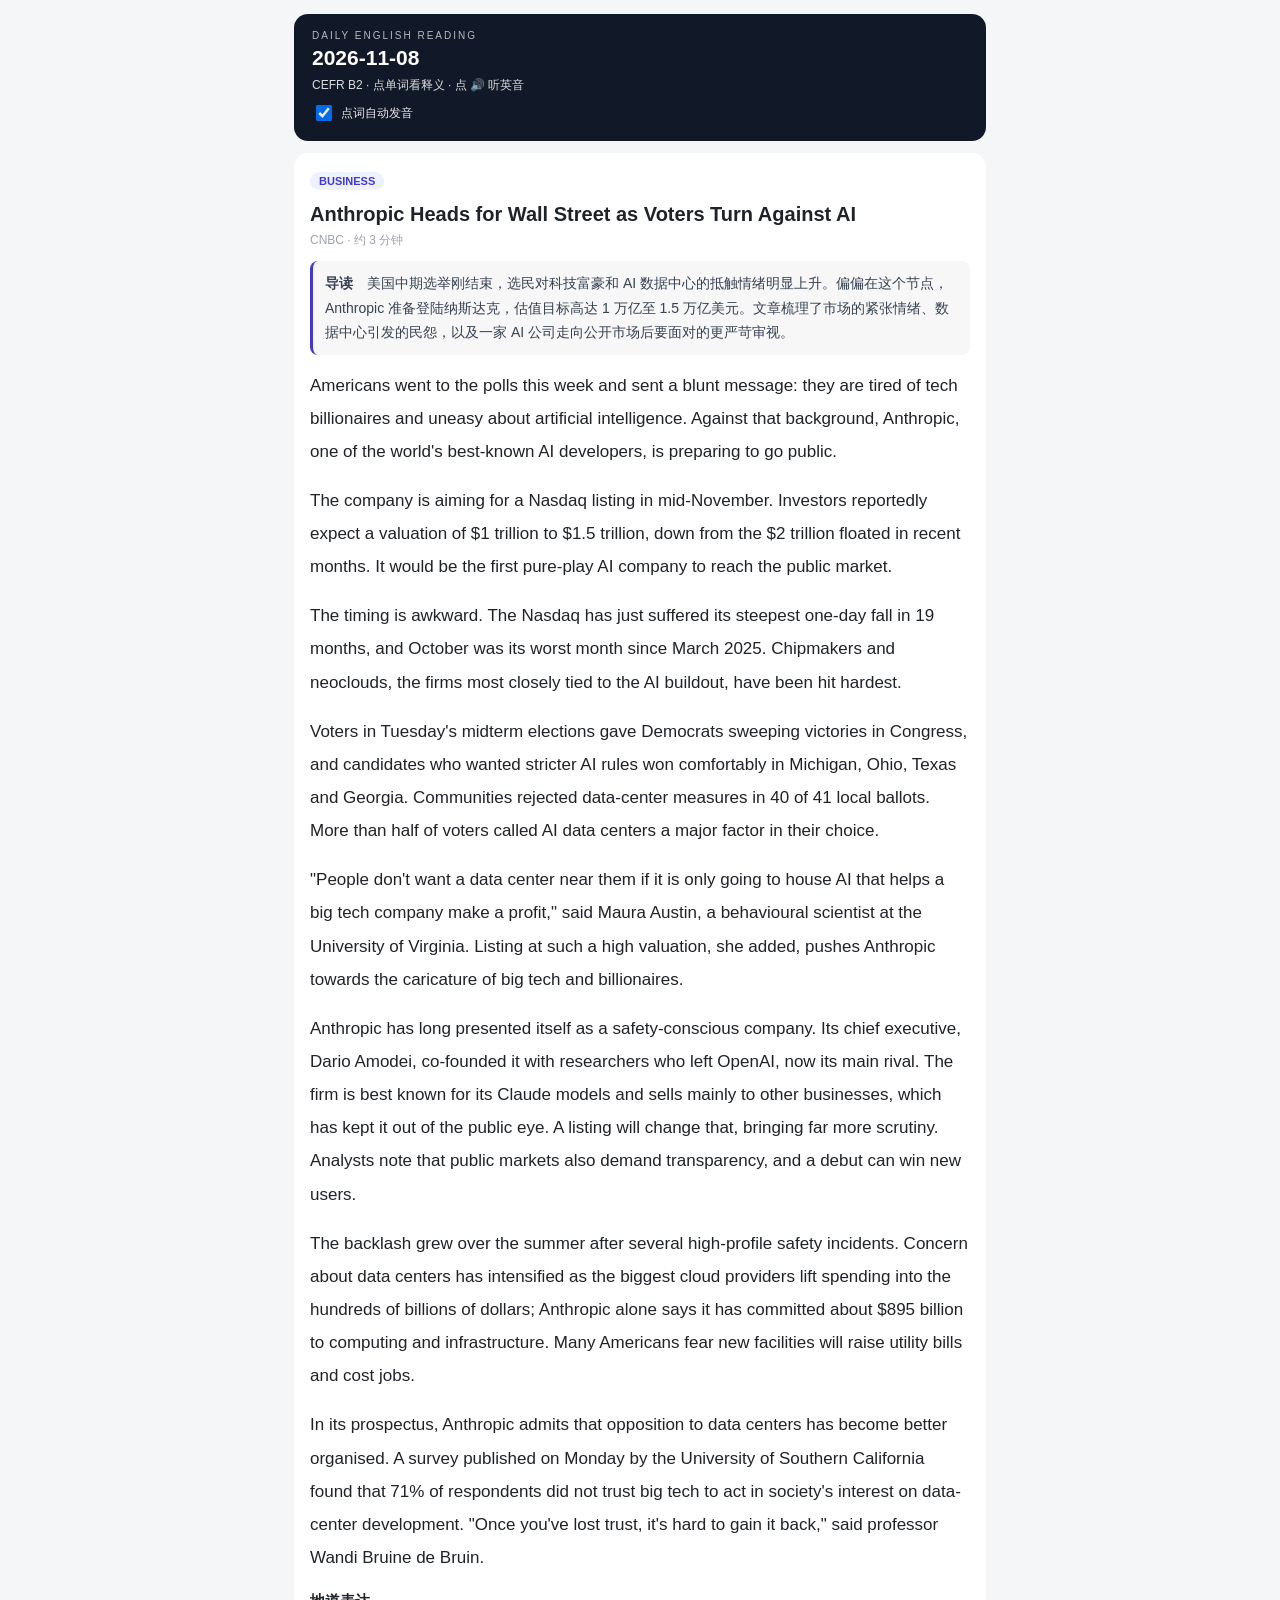
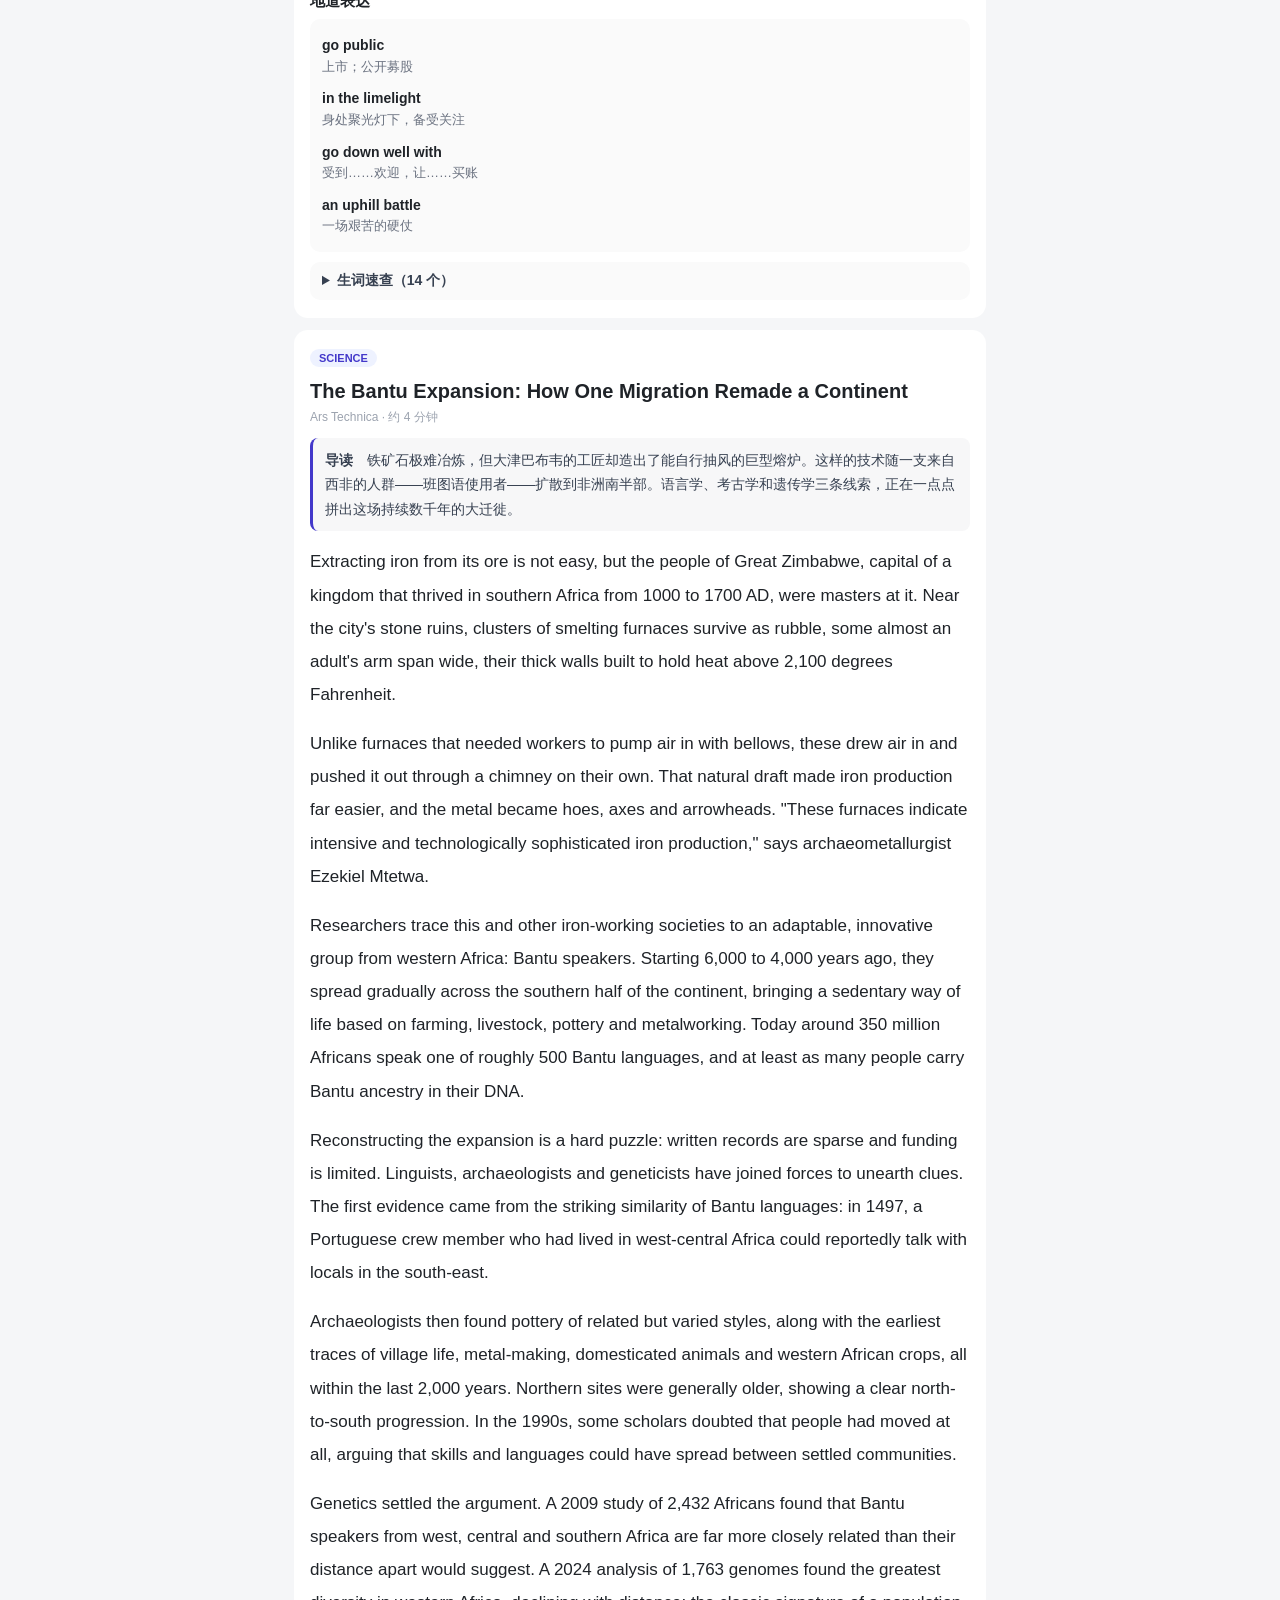
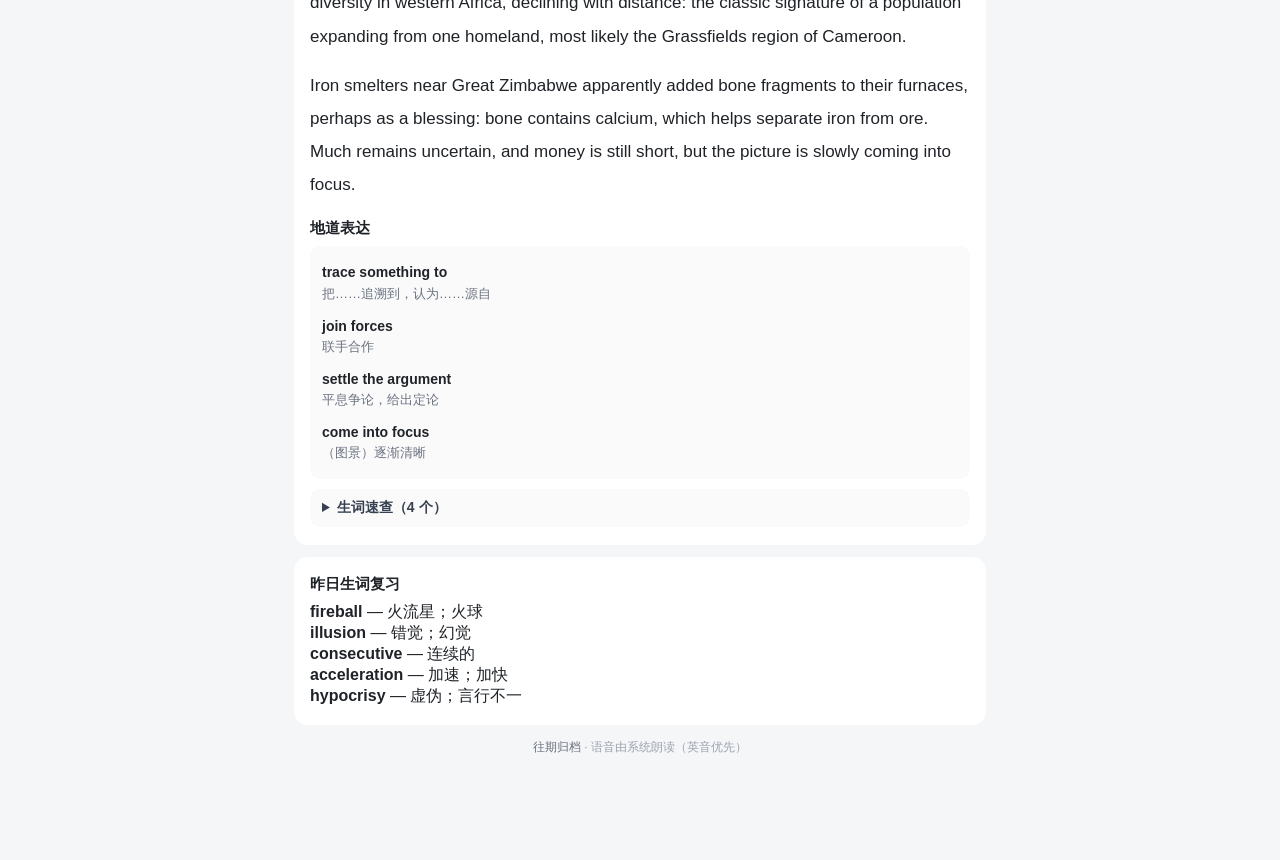
==== commit 3fb96e99: "Daily English Reading 2026-11-08" ====
--- a/index.html
+++ b/index.html
@@ -110,7 +110,7 @@
 <div class="li"><b>acceleration</b> — 加速；加快</div>
 <div class="li"><b>hypocrisy</b> — 虚伪；言行不一</div>
 </div>
-<div class="foot">Daily English Reading · 语音由系统朗读（英音优先）</div>
+<div class="foot"><a href="./archive/" style="color:#6b7280;text-decoration:none">往期归档</a> · 语音由系统朗读（英音优先）</div>
 </div>
 <div id="pop"><div class="pw"></div><div class="pi"></div><span class="pp"></span><div class="pc"></div>
 <div class="row"><button class="say" id="say">🔊 英音</button><button id="close">收起</button></div></div>
